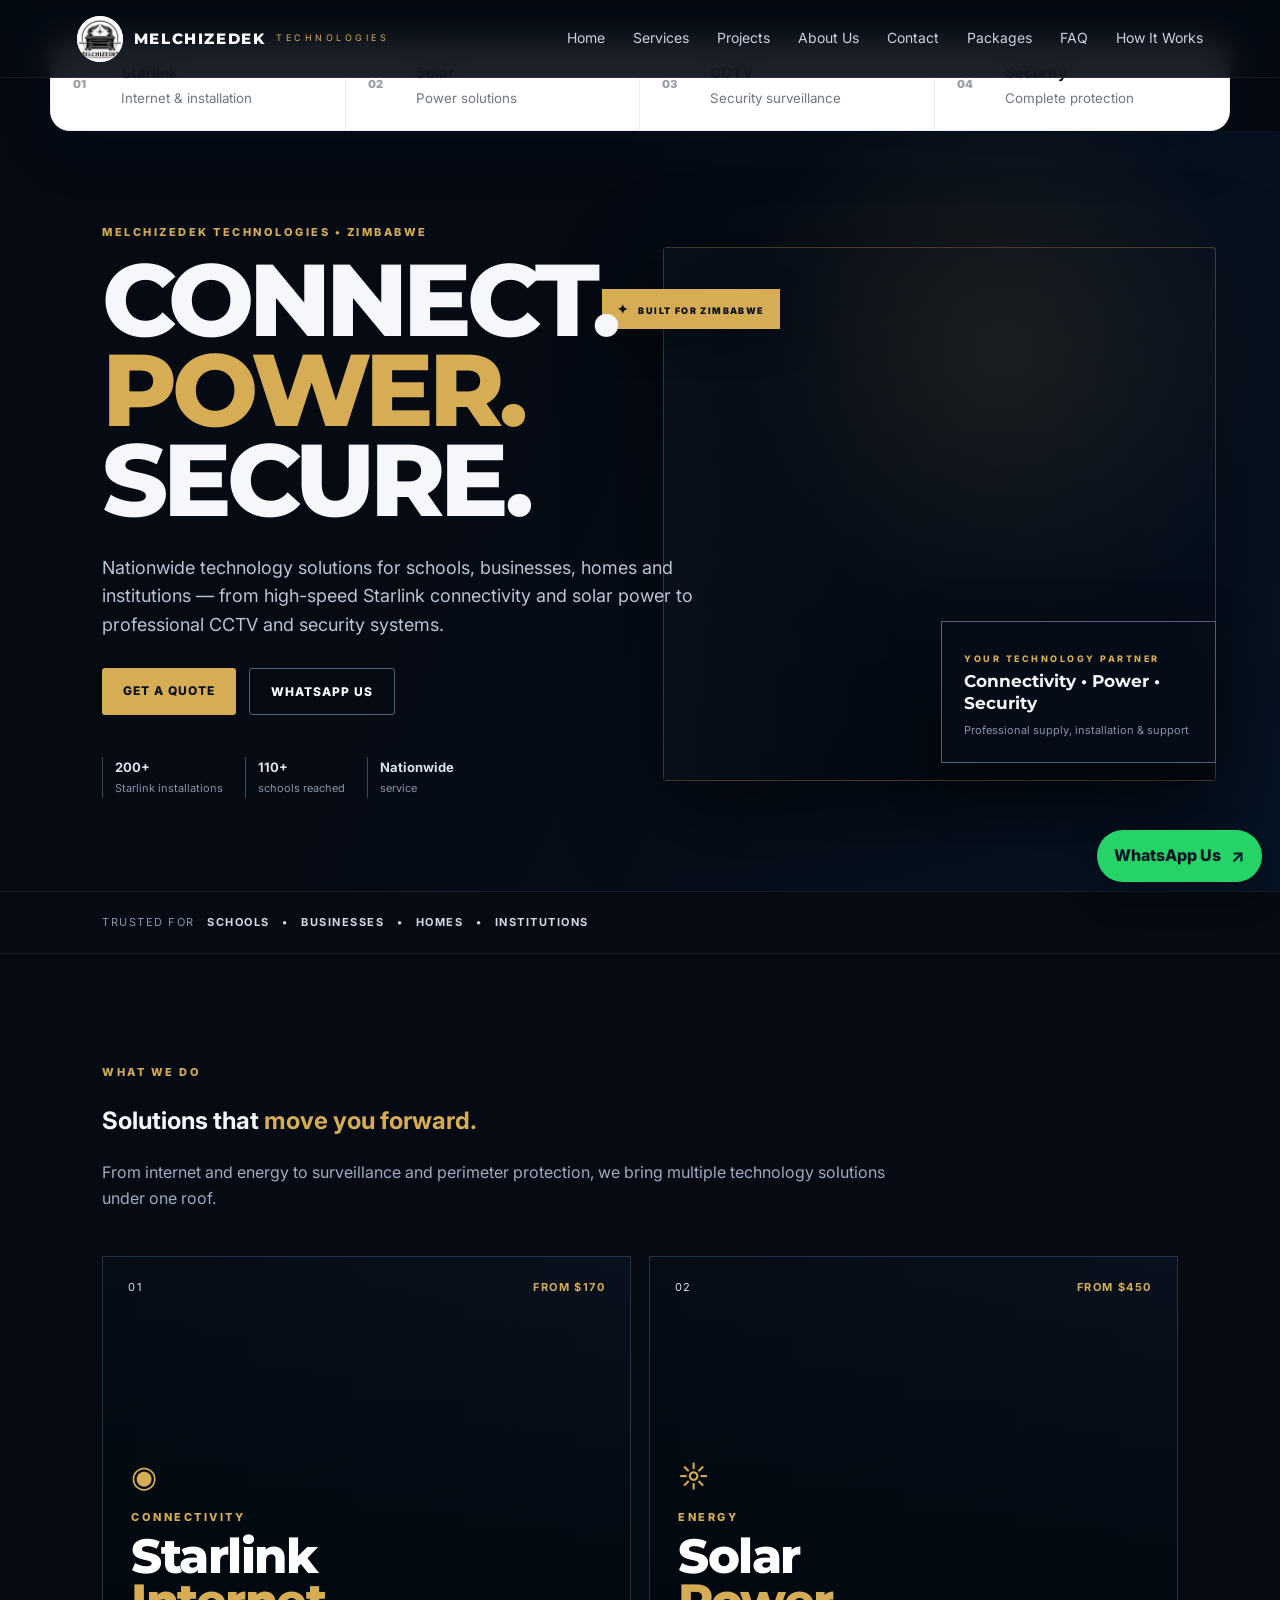
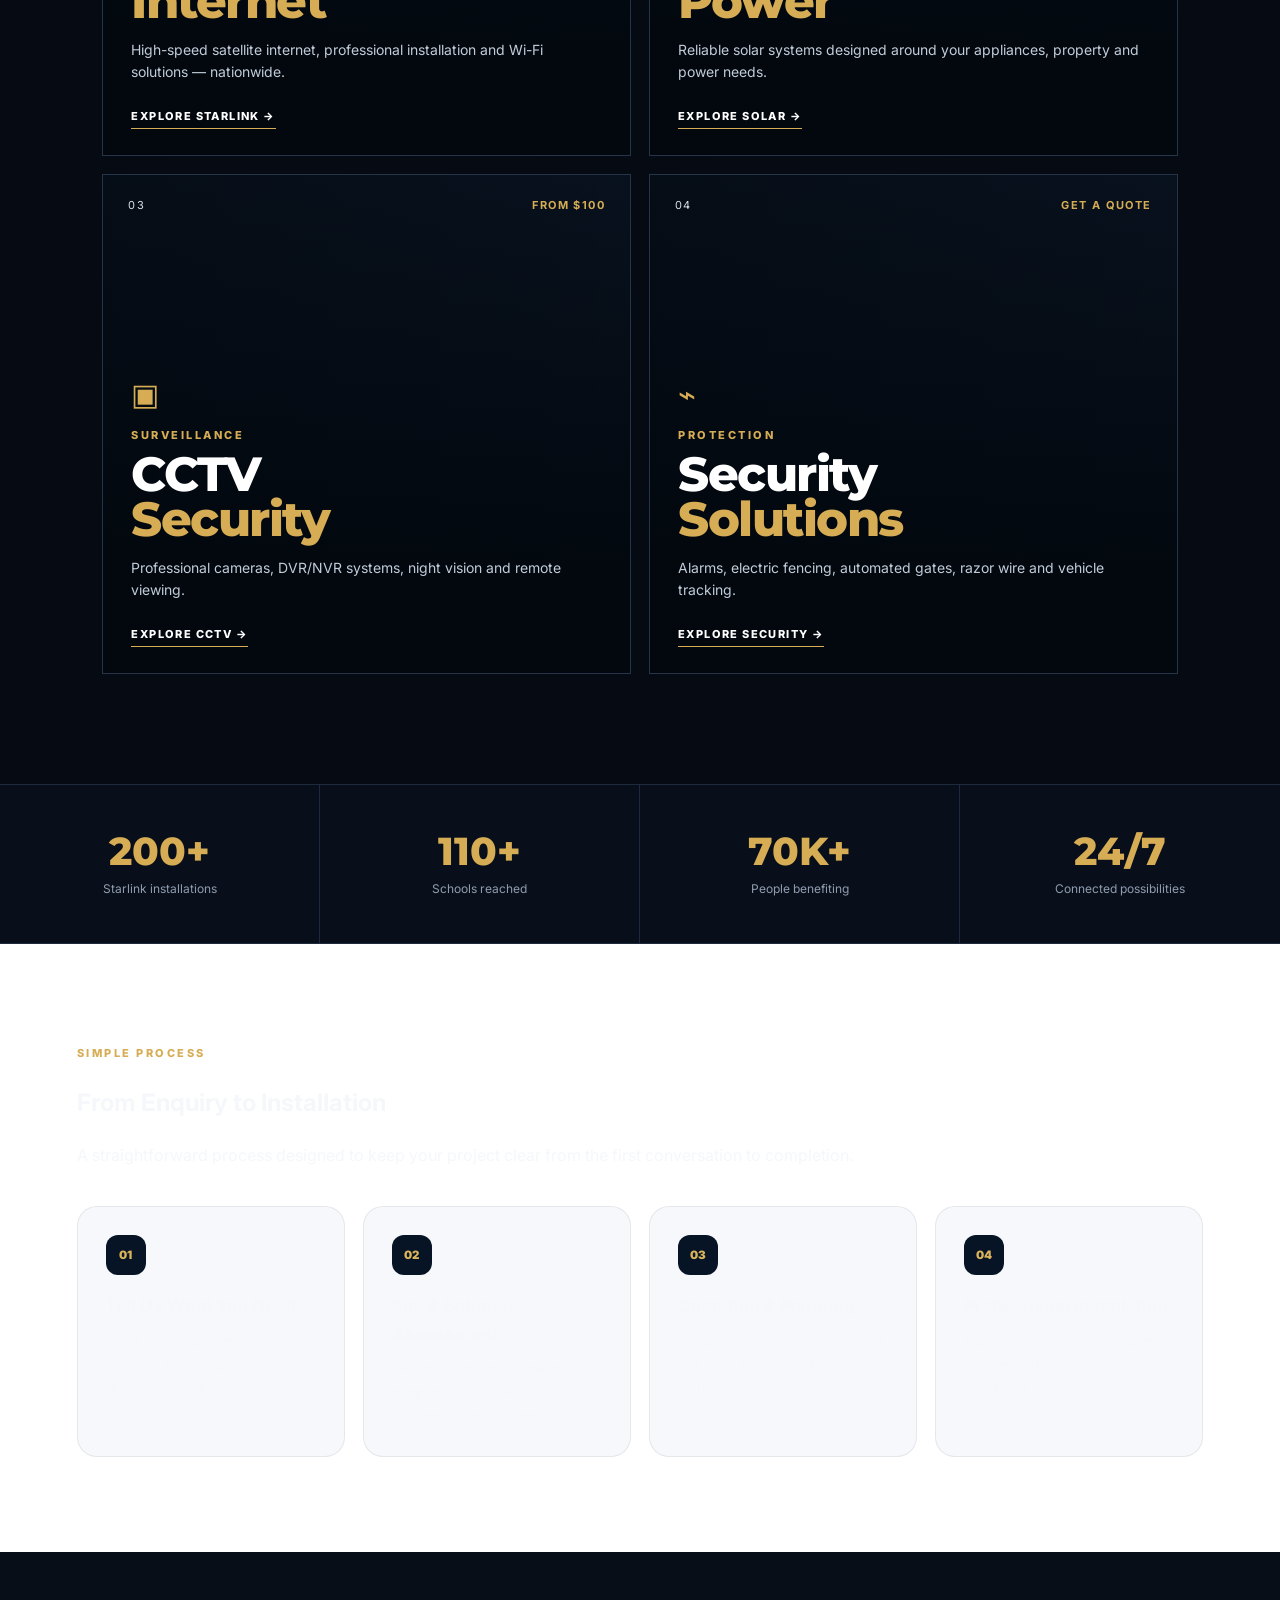
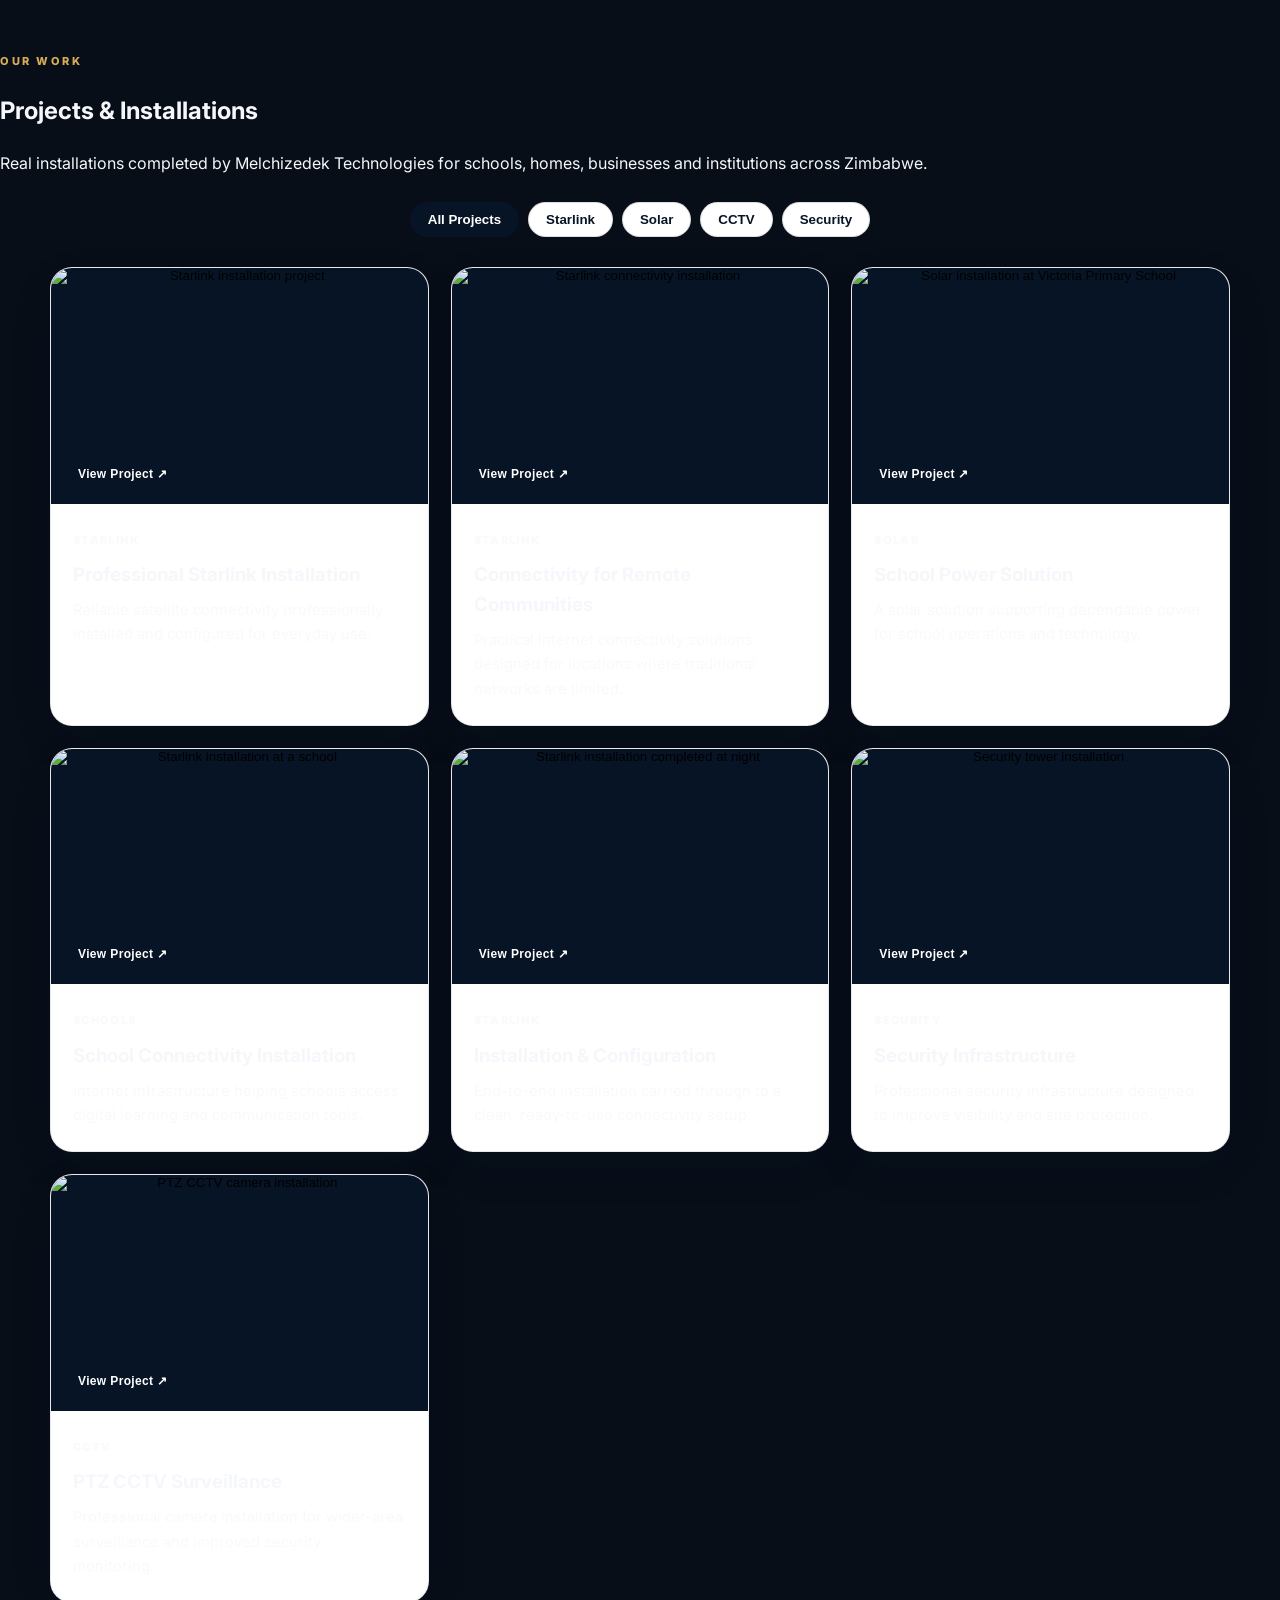
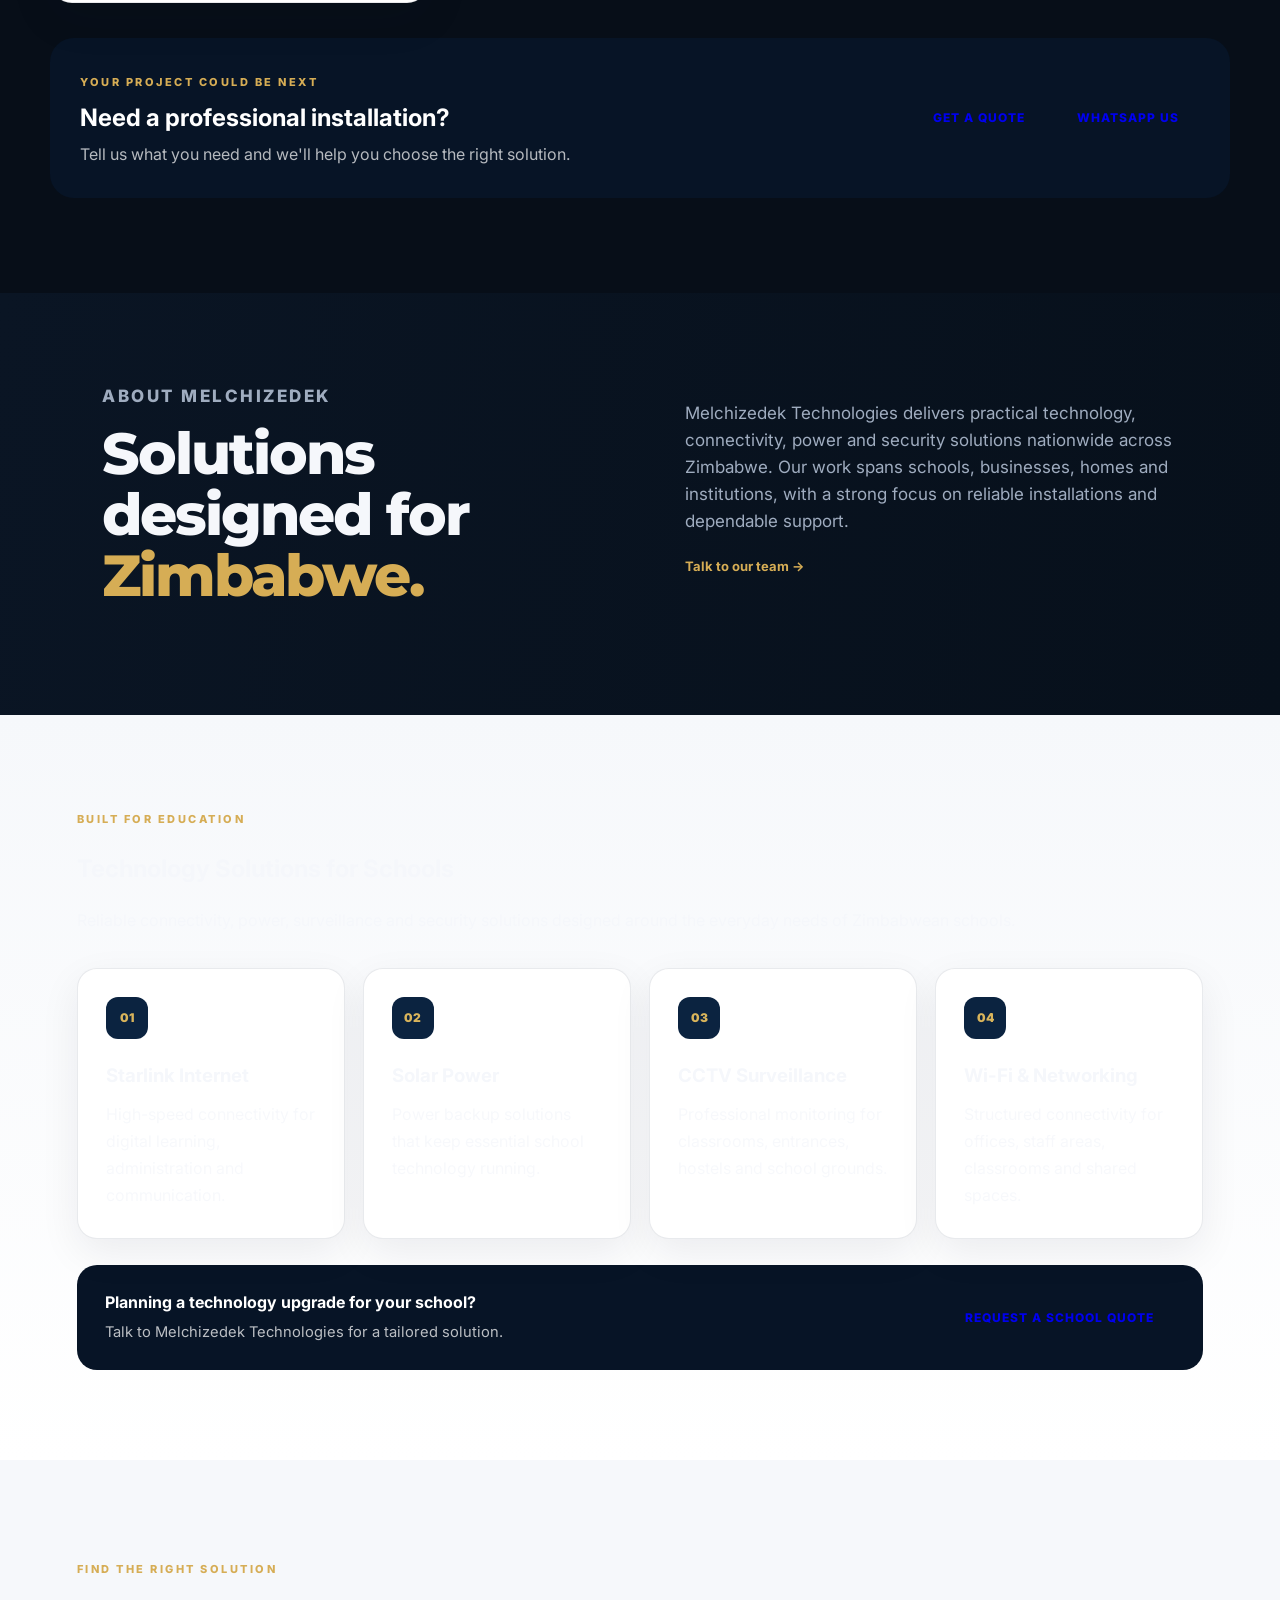
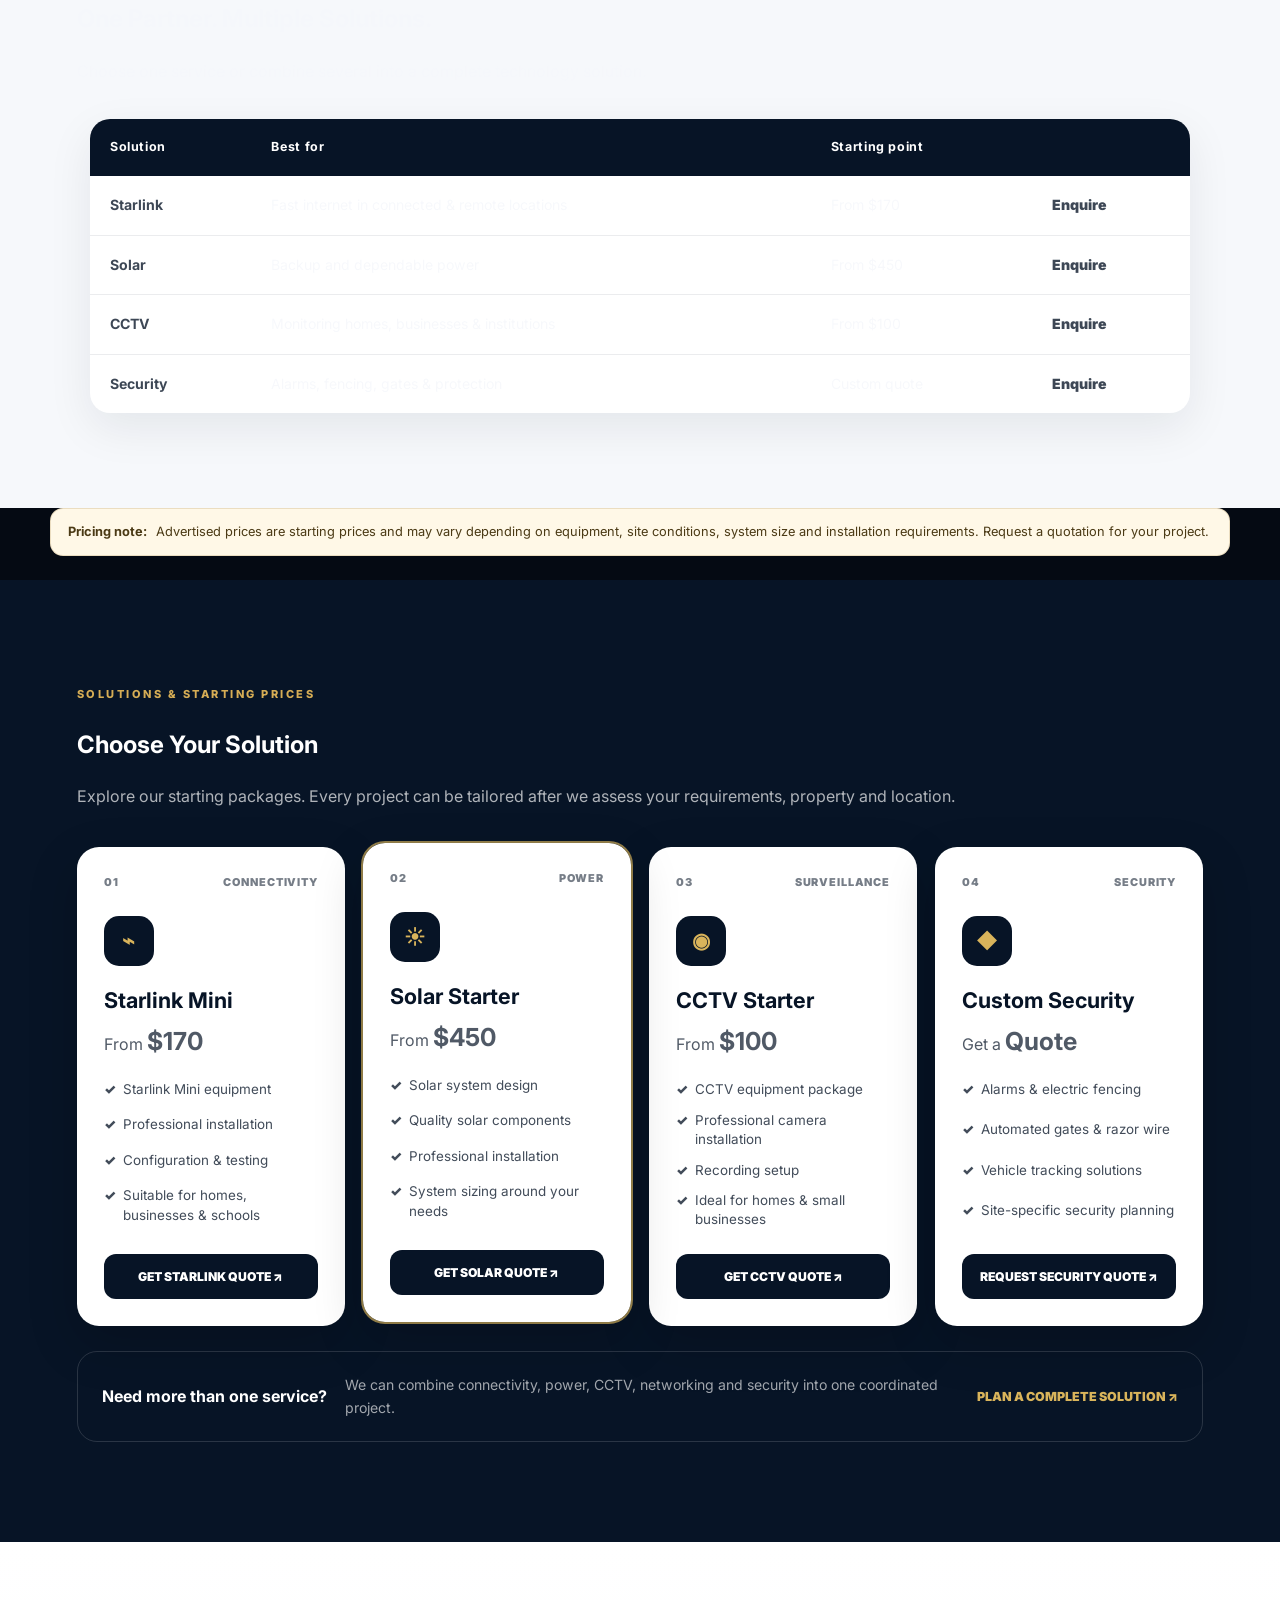
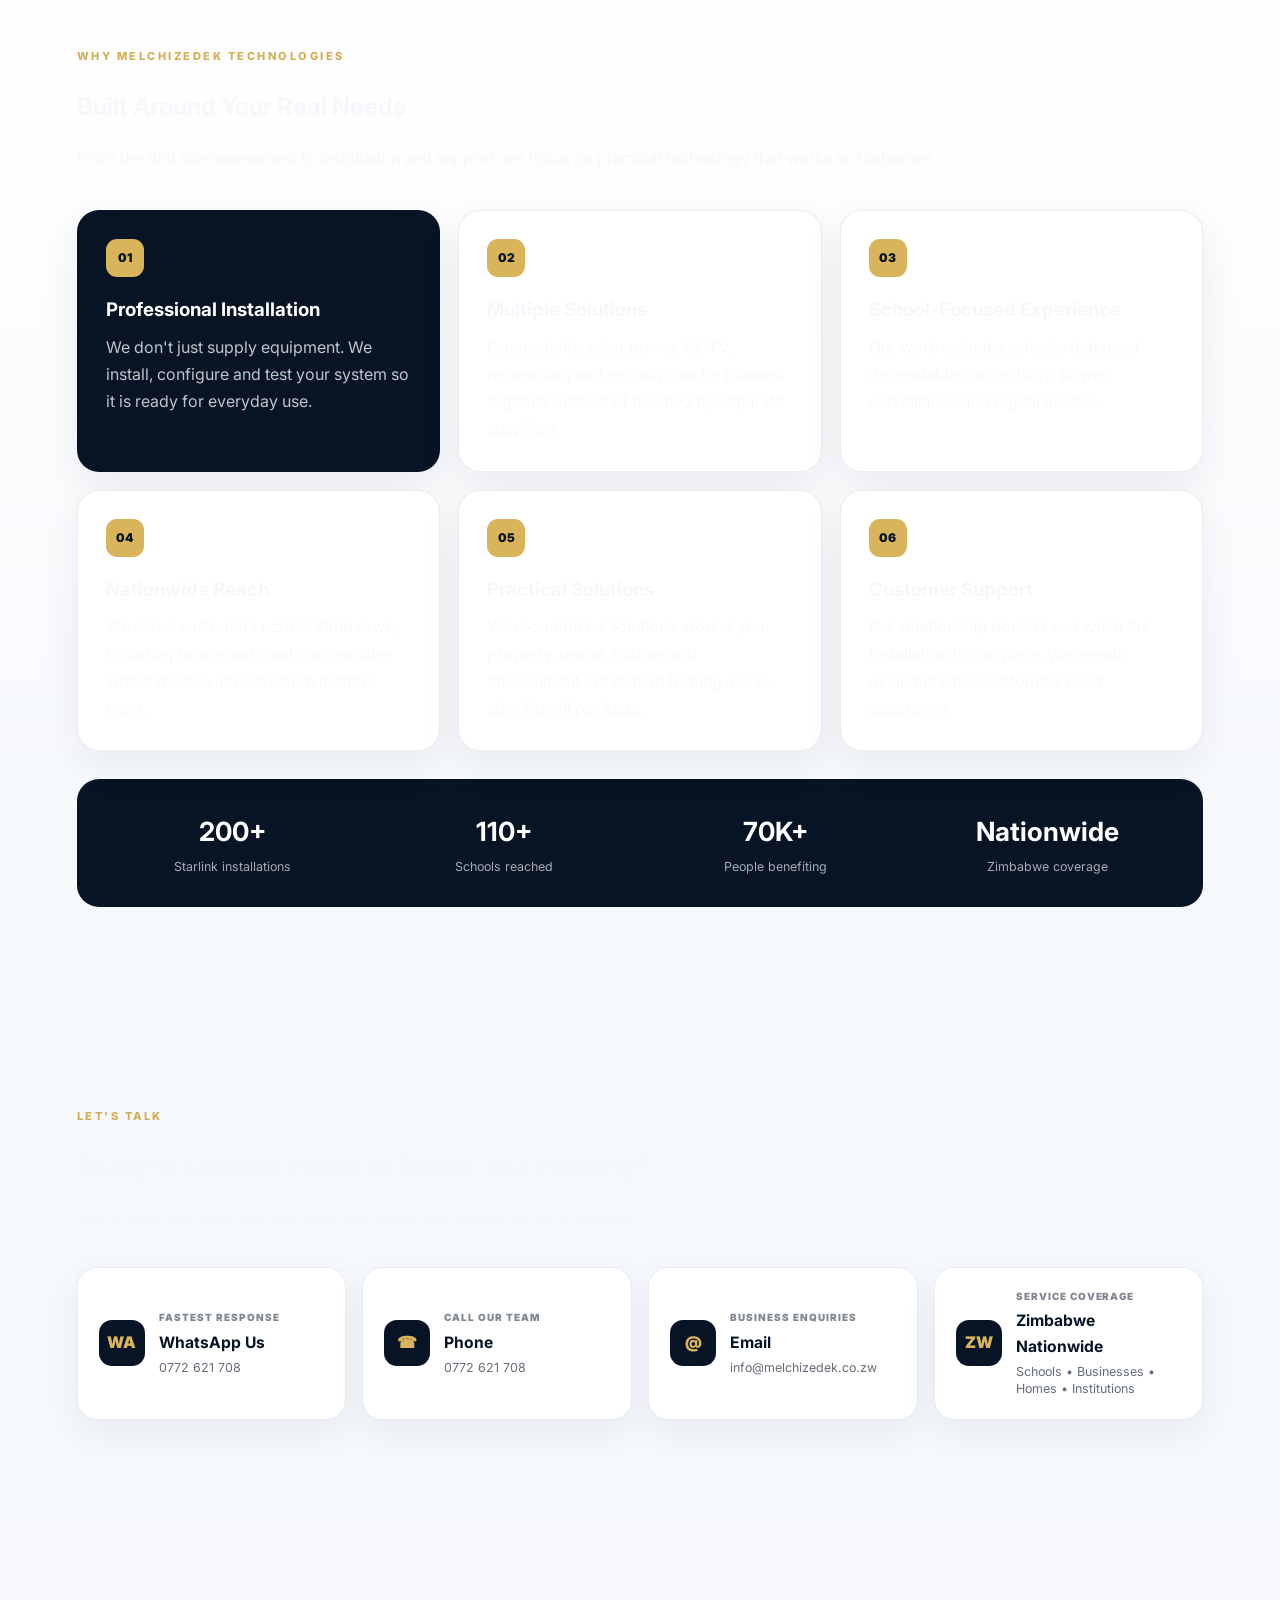
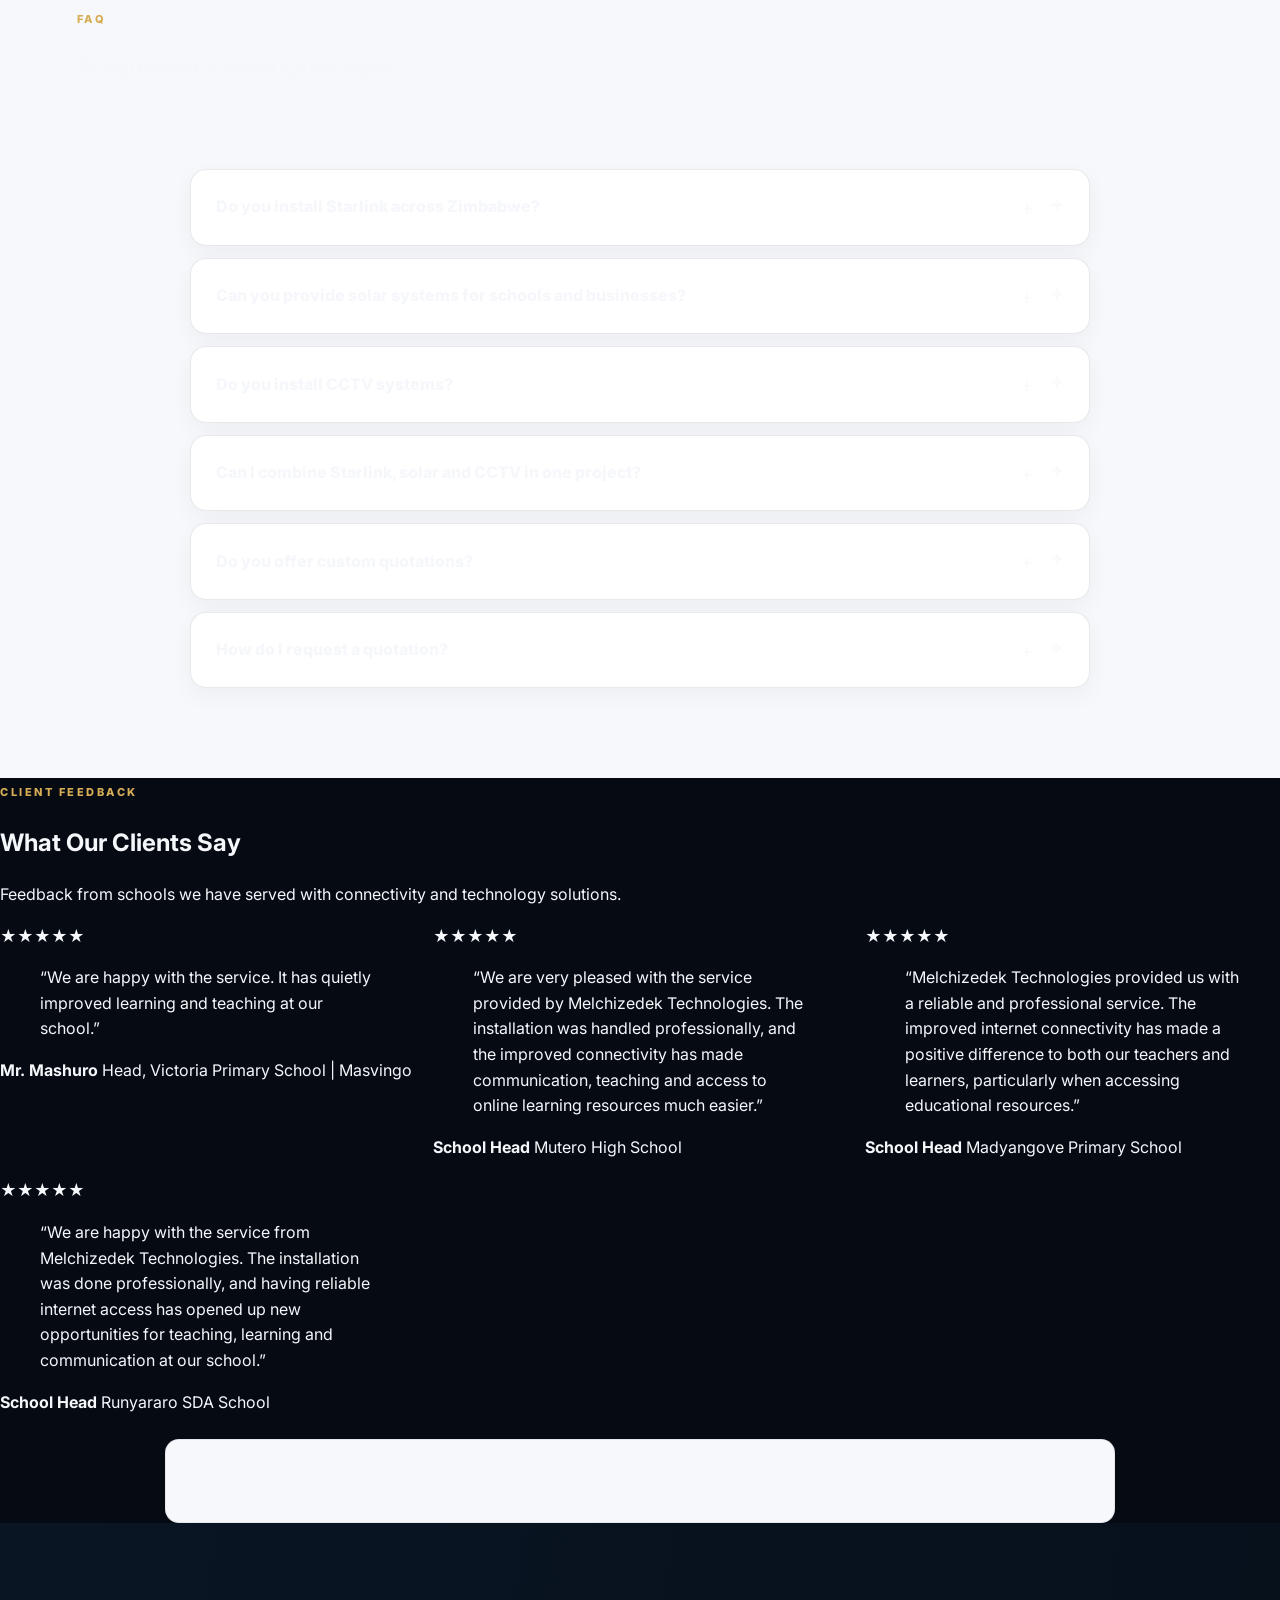
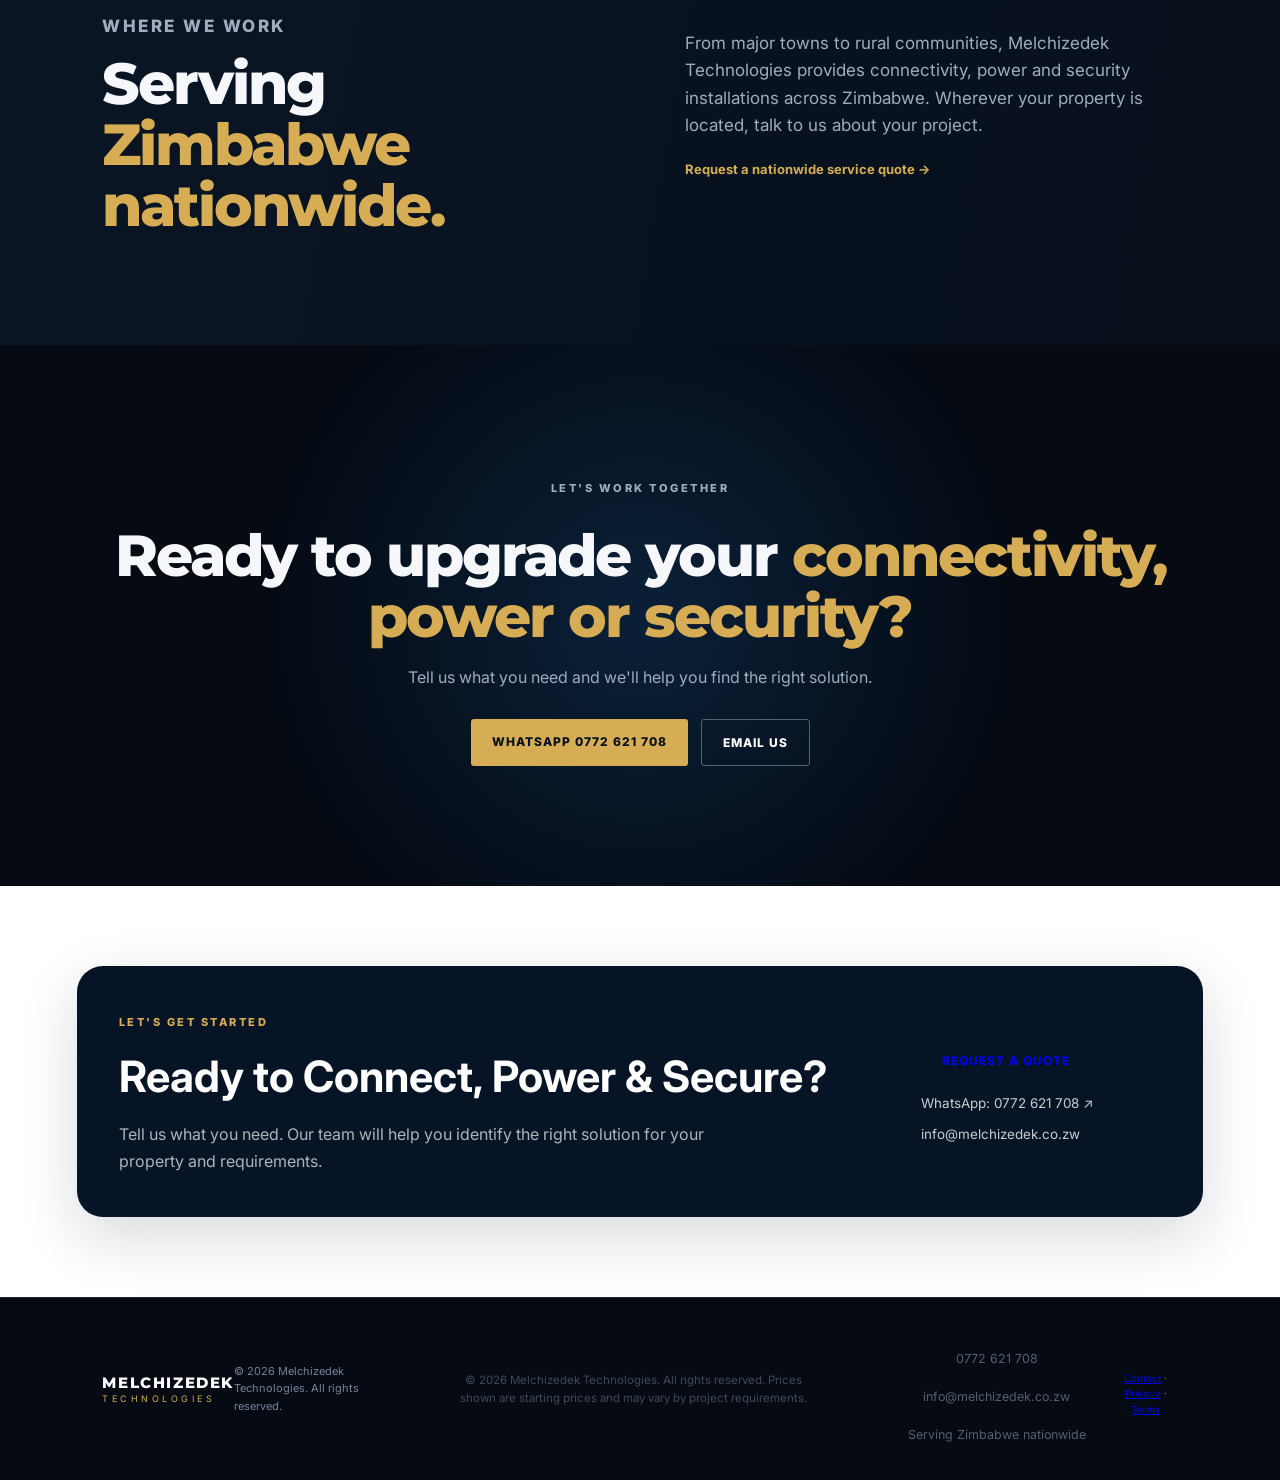
==== index.html @ 59b836f6 "Add files via upload" ====
<!DOCTYPE html>
<html lang="en">
<head>
  <meta charset="UTF-8">
  <meta name="viewport" content="width=device-width, initial-scale=1.0">
  <meta name="description" content="Melchizedek Technologies - Starlink, Solar, CCTV and security solutions nationwide across Zimbabwe.">
  <title>Melchizedek Technologies | Connect. Power. Secure.</title>
  <link rel="preconnect" href="https://fonts.googleapis.com">
  <link rel="preconnect" href="https://fonts.gstatic.com" crossorigin>
  <link href="https://fonts.googleapis.com/css2?family=Inter:wght@400;500;600;700;800&family=Montserrat:wght@700;800&display=swap" rel="stylesheet">
  <link rel="stylesheet" href="style.css">

<script type="application/ld+json">
{
  "@context": "https://schema.org",
  "@type": "LocalBusiness",
  "name": "Melchizedek Technologies",
  "description": "Starlink internet, solar power, CCTV, networking and security solutions across Zimbabwe.",
  "url": "https://melchizedek.co.zw",
  "email": "info@melchizedek.co.zw",
  "telephone": "+263772621708",
  "areaServed": {
    "@type": "Country",
    "name": "Zimbabwe"
  },
  "sameAs": []
}
</script>

<link rel="canonical" href="https://melchizedek.co.zw/">

<script type="application/ld+json">
{
  "@context":"https://schema.org",
  "@type":"WebSite",
  "name":"Melchizedek Technologies",
  "url":"https://melchizedek.co.zw/",
  "description":"Starlink, solar, CCTV, networking and security solutions across Zimbabwe."
}
</script>

<link rel="icon" type="image/png" href="logo.png">
<link rel="preload" as="image" href="projects/starlink-installation-1.jpg">

<script type="application/ld+json">
{
  "@context":"https://schema.org",
  "@type":"Organization",
  "name":"Melchizedek Technologies",
  "url":"https://melchizedek.co.zw",
  "logo":"https://melchizedek.co.zw/logo.png",
  "email":"info@melchizedek.co.zw",
  "telephone":"+263772621708",
  "areaServed":"Zimbabwe",
  "slogan":"Connect. Power. Secure."
}
</script>

<link rel="manifest" href="site.webmanifest">
</head>
<body>
<noscript class="site-noscript">For the best enquiry experience, please enable JavaScript. You can also contact us directly on WhatsApp: 0772 621 708.</noscript>
  <header class="header">
    <a class="brand" href="#home">
      <img src="logo.png" alt="Melchizedek Technologies logo"
      <span width="1536" height="1536"><strong>MELCHIZEDEK</strong><small>TECHNOLOGIES</small></span>
    </a>
    <button class="menu" aria-label="Open menu">☰</button>
    <nav>
      <a href="#home">Home</a><a href="#services">Services</a><a href="#projects">Projects</a>
      <a href="#about">About Us</a><a href="#contact">Contact</a>
            <a href="#packages">Packages</a>
        <a href="#faq">FAQ</a>
<a href="#how-it-works">How It Works</a>
</nav>
  <button class="mobile-menu" id="mobile-menu" aria-label="Open navigation" aria-expanded="false">☰</button>
</header>

  <main id="home">
<section class="quick-services" aria-label="Quick service navigation">
  <a href="starlink.html"><span>01</span><strong>Starlink</strong><small>Internet &amp; installation</small></a>
  <a href="solar.html"><span>02</span><strong>Solar</strong><small>Power solutions</small></a>
  <a href="cctv.html"><span>03</span><strong>CCTV</strong><small>Security surveillance</small></a>
  <a href="security.html"><span>04</span><strong>Security</strong><small>Complete protection</small></a>
</section>

    <section class="hero premium-hero">
      <div class="hero-content">
        <p class="eyebrow">MELCHIZEDEK TECHNOLOGIES • ZIMBABWE</p>
        <h1>CONNECT.<br><span>POWER.</span><br>SECURE.</h1>
        <p class="lead">Nationwide technology solutions for schools, businesses, homes and institutions — from high-speed Starlink connectivity and solar power to professional CCTV and security systems.</p>
        <div class="actions">
          <a class="btn primary" href="quote.html">GET A QUOTE</a>
          <a class="btn secondary" href="https://wa.me/263772621708" target="_blank">WHATSAPP US</a>
        </div>
        <div class="hero-proof">
          <span><b>200+</b> Starlink installations</span>
          <span><b>110+</b> schools reached</span>
          <span><b>Nationwide</b> service</span>
        </div>
      </div>
      <div class="hero-visual">
        <div class="hero-photo"></div>
        <div class="hero-card">
          <span class="eyebrow">YOUR TECHNOLOGY PARTNER</span>
          <strong>Connectivity • Power • Security</strong>
          <small>Professional supply, installation & support</small>
        </div>
        <div class="floating-badge"><span>✦</span> BUILT FOR ZIMBABWE</div>
      </div>
    </section>

    <section class="trust">
      <span>TRUSTED FOR</span><b> SCHOOLS</b><b> • </b><b>BUSINESSES</b><b> • </b><b>HOMES</b><b> • </b><b>INSTITUTIONS</b>
    </section>

    <section class="services-showcase" id="services">
  <div class="section-head service-heading">
    <p class="eyebrow">WHAT WE DO</p>
    <h2>Solutions that <span>move you forward.</span></h2>
    <p>From internet and energy to surveillance and perimeter protection, we bring multiple technology solutions under one roof.</p>
  </div>
  <div class="service-showcase-grid">
    <a class="service-panel starlink-panel" href="starlink.html">
      <div class="service-bg"></div><div class="service-overlay"></div>
      <div class="service-top"><span>01</span><b>FROM $170</b></div>
      <div class="service-content"><div class="service-icon">◉</div><p class="eyebrow">CONNECTIVITY</p><h3>Starlink<br><span>Internet</span></h3><p>High-speed satellite internet, professional installation and Wi-Fi solutions — nationwide.</p><span class="service-link">EXPLORE STARLINK →</span></div>
    </a>
    <a class="service-panel solar-panel" href="solar.html">
      <div class="service-bg"></div><div class="service-overlay"></div>
      <div class="service-top"><span>02</span><b>FROM $450</b></div>
      <div class="service-content"><div class="service-icon">☼</div><p class="eyebrow">ENERGY</p><h3>Solar<br><span>Power</span></h3><p>Reliable solar systems designed around your appliances, property and power needs.</p><span class="service-link">EXPLORE SOLAR →</span></div>
    </a>
    <a class="service-panel cctv-panel" href="cctv.html">
      <div class="service-bg"></div><div class="service-overlay"></div>
      <div class="service-top"><span>03</span><b>FROM $100</b></div>
      <div class="service-content"><div class="service-icon">▣</div><p class="eyebrow">SURVEILLANCE</p><h3>CCTV<br><span>Security</span></h3><p>Professional cameras, DVR/NVR systems, night vision and remote viewing.</p><span class="service-link">EXPLORE CCTV →</span></div>
    </a>
    <a class="service-panel security-panel" href="security.html">
      <div class="service-bg"></div><div class="service-overlay"></div>
      <div class="service-top"><span>04</span><b>GET A QUOTE</b></div>
      <div class="service-content"><div class="service-icon">⌁</div><p class="eyebrow">PROTECTION</p><h3>Security<br><span>Solutions</span></h3><p>Alarms, electric fencing, automated gates, razor wire and vehicle tracking.</p><span class="service-link">EXPLORE SECURITY →</span></div>
    </a>
  </div>
</section>

    <section class="stats">
      <div><strong>200+</strong><span>Starlink installations</span></div>
      <div><strong>110+</strong><span>Schools reached</span></div>
      <div><strong>70K+</strong><span>People benefiting</span></div>
      <div><strong>24/7</strong><span>Connected possibilities</span></div>
    </section>

    
<section class="how-section" id="how-it-works">
  <div class="section-heading">
    <span class="eyebrow">SIMPLE PROCESS</span>
    <h2>From Enquiry to Installation</h2>
    <p>A straightforward process designed to keep your project clear from the first conversation to completion.</p>
  </div>
  <div class="how-grid">
    <article><span>01</span><h3>Tell Us What You Need</h3><p>Send your requirements through WhatsApp or our quotation form.</p></article>
    <article><span>02</span><h3>Site &amp; Solution Assessment</h3><p>We consider your location, property, usage and the right equipment for the job.</p></article>
    <article><span>03</span><h3>Quotation &amp; Planning</h3><p>We discuss the recommended solution, pricing and installation plan with you.</p></article>
    <article><span>04</span><h3>Professional Installation</h3><p>Our team installs, configures and tests the system before handover.</p></article>
  </div>
</section>

<section class="projects portfolio-section" id="projects">
  <div class="section-heading">
    <span class="eyebrow">OUR WORK</span>
    <h2>Projects &amp; Installations</h2>
    <p>Real installations completed by Melchizedek Technologies for schools, homes, businesses and institutions across Zimbabwe.</p>
  </div>

  <div class="project-filters" role="group" aria-label="Project categories">
    <button class="project-filter active" data-filter="all">All Projects</button>
    <button class="project-filter" data-filter="starlink">Starlink</button>
    <button class="project-filter" data-filter="solar">Solar</button>
    <button class="project-filter" data-filter="cctv">CCTV</button>
    <button class="project-filter" data-filter="security">Security</button>
  </div>

  <div class="portfolio-grid">
    <article class="portfolio-card" data-category="starlink">
      <button class="portfolio-image" type="button" data-image="projects/starlink-installation-1.jpg" data-title="Starlink Installation">
        <img src="projects/starlink-installation-1.jpg" alt="Starlink installation project" loading="lazy" width="1152" height="1536">
        <span class="view-project">View Project ↗</span>
      </button>
      <div class="portfolio-info">
        <span class="portfolio-tag">STARLINK</span>
        <h3>Professional Starlink Installation</h3>
        <p>Reliable satellite connectivity professionally installed and configured for everyday use.</p>
      </div>
    </article>

    <article class="portfolio-card" data-category="starlink">
      <button class="portfolio-image" type="button" data-image="projects/starlink-installation-2.jpg" data-title="Starlink Connectivity Project">
        <img src="projects/starlink-installation-2.jpg" alt="Starlink connectivity installation" loading="lazy" width="1152" height="1536">
        <span class="view-project">View Project ↗</span>
      </button>
      <div class="portfolio-info">
        <span class="portfolio-tag">STARLINK</span>
        <h3>Connectivity for Remote Communities</h3>
        <p>Practical internet connectivity solutions designed for locations where traditional networks are limited.</p>
      </div>
    </article>

    <article class="portfolio-card" data-category="solar">
      <button class="portfolio-image" type="button" data-image="projects/victoria-primary-school.jpg" data-title="School Solar Installation">
        <img src="projects/victoria-primary-school.jpg" alt="Solar installation at Victoria Primary School" loading="lazy" width="1152" height="1536">
        <span class="view-project">View Project ↗</span>
      </button>
      <div class="portfolio-info">
        <span class="portfolio-tag">SOLAR</span>
        <h3>School Power Solution</h3>
        <p>A solar solution supporting dependable power for school operations and technology.</p>
      </div>
    </article>

    <article class="portfolio-card" data-category="starlink">
      <button class="portfolio-image" type="button" data-image="projects/school-starlink-installation.jpg" data-title="School Starlink Installation">
        <img src="projects/school-starlink-installation.jpg" alt="Starlink installation at a school" loading="lazy" width="1152" height="1536">
        <span class="view-project">View Project ↗</span>
      </button>
      <div class="portfolio-info">
        <span class="portfolio-tag">SCHOOLS</span>
        <h3>School Connectivity Installation</h3>
        <p>Internet infrastructure helping schools access digital learning and communication tools.</p>
      </div>
    </article>

    <article class="portfolio-card" data-category="starlink">
      <button class="portfolio-image" type="button" data-image="projects/starlink-night-installation.jpg" data-title="Starlink Night Installation">
        <img src="projects/starlink-night-installation.jpg" alt="Starlink installation completed at night" loading="lazy" width="1152" height="1536">
        <span class="view-project">View Project ↗</span>
      </button>
      <div class="portfolio-info">
        <span class="portfolio-tag">STARLINK</span>
        <h3>Installation &amp; Configuration</h3>
        <p>End-to-end installation carried through to a clean, ready-to-use connectivity setup.</p>
      </div>
    </article>

    <article class="portfolio-card" data-category="security">
      <button class="portfolio-image" type="button" data-image="projects/security-tower-installation.jpg" data-title="Security Tower Installation">
        <img src="projects/security-tower-installation.jpg" alt="Security tower installation" loading="lazy" width="1110" height="1536">
        <span class="view-project">View Project ↗</span>
      </button>
      <div class="portfolio-info">
        <span class="portfolio-tag">SECURITY</span>
        <h3>Security Infrastructure</h3>
        <p>Professional security infrastructure designed to improve visibility and site protection.</p>
      </div>
    </article>

    <article class="portfolio-card" data-category="cctv">
      <button class="portfolio-image" type="button" data-image="projects/ptz-cctv-installation.jpg" data-title="PTZ CCTV Installation">
        <img src="projects/ptz-cctv-installation.jpg" alt="PTZ CCTV camera installation" loading="lazy" width="843" height="1536">
        <span class="view-project">View Project ↗</span>
      </button>
      <div class="portfolio-info">
        <span class="portfolio-tag">CCTV</span>
        <h3>PTZ CCTV Surveillance</h3>
        <p>Professional camera installation for wider-area surveillance and improved security monitoring.</p>
      </div>
    </article>
  </div>

  <div class="portfolio-cta">
    <div>
      <span class="eyebrow">YOUR PROJECT COULD BE NEXT</span>
      <h3>Need a professional installation?</h3>
      <p>Tell us what you need and we'll help you choose the right solution.</p>
    </div>
    <div class="portfolio-actions">
      <a class="btn btn-primary" href="quote.html">GET A QUOTE</a>
      <a class="btn btn-outline" href="https://wa.me/263772621708?text=Hello%20Melchizedek%20Technologies%2C%20I%20would%20like%20a%20quote%20for%20an%20installation." target="_blank" rel="noopener">WHATSAPP US</a>
    </div>
  </div>
</section>

<div class="portfolio-modal" id="portfolio-modal" aria-hidden="true">
  <div class="portfolio-modal-backdrop" data-close-modal></div>
  <div class="portfolio-modal-dialog" role="dialog" aria-modal="true" aria-label="Project image">
    <button class="modal-close" type="button" data-close-modal aria-label="Close project preview">×</button>
    <img id="modal-project-image" src="" alt="">
    <div class="modal-caption" id="modal-project-title"></div>
  </div>
</div>


    <section class="about" id="about">
      <div>
        <p class="eyebrow">ABOUT MELCHIZEDEK</p>
        <h2>Solutions designed for <span>Zimbabwe.</span></h2>
      </div>
      <div><p>Melchizedek Technologies delivers practical technology, connectivity, power and security solutions nationwide across Zimbabwe. Our work spans schools, businesses, homes and institutions, with a strong focus on reliable installations and dependable support.</p><a class="text-link" href="#contact">Talk to our team →</a></div>
    </section>

    

    
<section class="school-solutions" id="schools">
  <div class="section-heading">
    <span class="eyebrow">BUILT FOR EDUCATION</span>
    <h2>Technology Solutions for Schools</h2>
    <p>Reliable connectivity, power, surveillance and security solutions designed around the everyday needs of Zimbabwean schools.</p>
  </div>
  <div class="school-grid">
    <article><div class="school-icon">01</div><h3>Starlink Internet</h3><p>High-speed connectivity for digital learning, administration and communication.</p></article>
    <article><div class="school-icon">02</div><h3>Solar Power</h3><p>Power backup solutions that keep essential school technology running.</p></article>
    <article><div class="school-icon">03</div><h3>CCTV Surveillance</h3><p>Professional monitoring for classrooms, entrances, hostels and school grounds.</p></article>
    <article><div class="school-icon">04</div><h3>Wi-Fi & Networking</h3><p>Structured connectivity for offices, staff areas, classrooms and shared spaces.</p></article>
  </div>
  <div class="school-cta">
    <div><strong>Planning a technology upgrade for your school?</strong><span>Talk to Melchizedek Technologies for a tailored solution.</span></div>
    <a class="btn btn-primary" href="quote.html?service=Schools">REQUEST A SCHOOL QUOTE</a>
  </div>
</section>




<section class="service-comparison" id="compare">
  <div class="section-heading">
    <span class="eyebrow">FIND THE RIGHT SOLUTION</span>
    <h2>One Partner. Multiple Solutions.</h2>
    <p>Choose one service or combine several into a complete technology solution.</p>
  </div>
  <div class="comparison-table-wrap">
    <table class="comparison-table">
      <thead><tr><th>Solution</th><th>Best for</th><th>Starting point</th><th></th></tr></thead>
      <tbody>
        <tr><td><strong>Starlink</strong></td><td>Fast internet in connected &amp; remote locations</td><td>From $170</td><td><a href="quote.html?service=Starlink%20Internet">Enquire</a></td></tr>
        <tr><td><strong>Solar</strong></td><td>Backup and dependable power</td><td>From $450</td><td><a href="quote.html?service=Solar%20Power">Enquire</a></td></tr>
        <tr><td><strong>CCTV</strong></td><td>Monitoring homes, businesses &amp; institutions</td><td>From $100</td><td><a href="quote.html?service=CCTV%20Security">Enquire</a></td></tr>
        <tr><td><strong>Security</strong></td><td>Alarms, fencing, gates &amp; protection</td><td>Custom quote</td><td><a href="quote.html?service=Security%20Solutions">Enquire</a></td></tr>
      </tbody>
    </table>
  </div>
</section>


<div class="pricing-disclaimer">
  <strong>Pricing note:</strong>
  <span>Advertised prices are starting prices and may vary depending on equipment, site conditions, system size and installation requirements. Request a quotation for your project.</span>
</div>

<section class="catalogue-section" id="packages">
  <div class="section-heading">
    <span class="eyebrow">SOLUTIONS &amp; STARTING PRICES</span>
    <h2>Choose Your Solution</h2>
    <p>Explore our starting packages. Every project can be tailored after we assess your requirements, property and location.</p>
  </div>

  <div class="catalogue-grid">
    <article class="package-card">
      <div class="package-top"><span>01</span><span class="package-label">CONNECTIVITY</span></div>
      <div class="package-icon">⌁</div>
      <h3>Starlink Mini</h3>
      <p class="package-price">From <strong>$170</strong></p>
      <ul>
        <li>Starlink Mini equipment</li>
        <li>Professional installation</li>
        <li>Configuration &amp; testing</li>
        <li>Suitable for homes, businesses &amp; schools</li>
      </ul>
      <a class="package-button" href="quote.html?service=Starlink%20Internet">GET STARLINK QUOTE ↗</a>
    </article>

    <article class="package-card package-featured">
      <div class="package-top"><span>02</span><span class="package-label">POWER</span></div>
      <div class="package-icon">☀</div>
      <h3>Solar Starter</h3>
      <p class="package-price">From <strong>$450</strong></p>
      <ul>
        <li>Solar system design</li>
        <li>Quality solar components</li>
        <li>Professional installation</li>
        <li>System sizing around your needs</li>
      </ul>
      <a class="package-button" href="quote.html?service=Solar%20Power">GET SOLAR QUOTE ↗</a>
    </article>

    <article class="package-card">
      <div class="package-top"><span>03</span><span class="package-label">SURVEILLANCE</span></div>
      <div class="package-icon">◉</div>
      <h3>CCTV Starter</h3>
      <p class="package-price">From <strong>$100</strong></p>
      <ul>
        <li>CCTV equipment package</li>
        <li>Professional camera installation</li>
        <li>Recording setup</li>
        <li>Ideal for homes &amp; small businesses</li>
      </ul>
      <a class="package-button" href="quote.html?service=CCTV%20Security">GET CCTV QUOTE ↗</a>
    </article>

    <article class="package-card">
      <div class="package-top"><span>04</span><span class="package-label">SECURITY</span></div>
      <div class="package-icon">◆</div>
      <h3>Custom Security</h3>
      <p class="package-price">Get a <strong>Quote</strong></p>
      <ul>
        <li>Alarms &amp; electric fencing</li>
        <li>Automated gates &amp; razor wire</li>
        <li>Vehicle tracking solutions</li>
        <li>Site-specific security planning</li>
      </ul>
      <a class="package-button" href="quote.html?service=Security%20Solutions">REQUEST SECURITY QUOTE ↗</a>
    </article>
  </div>

  <div class="catalogue-note">
    <strong>Need more than one service?</strong>
    <span>We can combine connectivity, power, CCTV, networking and security into one coordinated project.</span>
    <a href="quote.html?service=Multiple%20Services">PLAN A COMPLETE SOLUTION ↗</a>
  </div>
</section>

<section class="why-melchizedek" id="why-us">
  <div class="section-heading">
    <span class="eyebrow">WHY MELCHIZEDEK TECHNOLOGIES</span>
    <h2>Built Around Your Real Needs</h2>
    <p>From the first site assessment to installation and support, we focus on practical technology that works in Zimbabwe.</p>
  </div>

  <div class="why-grid">
    <article class="why-card featured">
      <span class="why-number">01</span>
      <h3>Professional Installation</h3>
      <p>We don't just supply equipment. We install, configure and test your system so it is ready for everyday use.</p>
    </article>
    <article class="why-card">
      <span class="why-number">02</span>
      <h3>Multiple Solutions</h3>
      <p>Connectivity, solar power, CCTV, networking and security can be planned together instead of handled by separate suppliers.</p>
    </article>
    <article class="why-card">
      <span class="why-number">03</span>
      <h3>School-Focused Experience</h3>
      <p>Our work includes schools that need dependable connectivity, power, surveillance and digital access.</p>
    </article>
    <article class="why-card">
      <span class="why-number">04</span>
      <h3>Nationwide Reach</h3>
      <p>We serve customers across Zimbabwe, including towns and rural communities where reliable infrastructure matters most.</p>
    </article>
    <article class="why-card">
      <span class="why-number">05</span>
      <h3>Practical Solutions</h3>
      <p>We recommend solutions around your property, usage, budget and environment rather than forcing a one-size-fits-all package.</p>
    </article>
    <article class="why-card">
      <span class="why-number">06</span>
      <h3>Customer Support</h3>
      <p>Our relationship doesn't end when the installation is complete. We remain available when customers need assistance.</p>
    </article>
  </div>

  <div class="credibility-strip">
    <div><strong>200+</strong><span>Starlink installations</span></div>
    <div><strong>110+</strong><span>Schools reached</span></div>
    <div><strong>70K+</strong><span>People benefiting</span></div>
    <div><strong>Nationwide</strong><span>Zimbabwe coverage</span></div>
  </div>
</section>



<section class="contact-hub" id="contact">
  <div class="section-heading">
    <span class="eyebrow">LET'S TALK</span>
    <h2>Ready to Connect, Power or Secure Your Property?</h2>
    <p>Tell us what you need and our team will guide you toward the right solution.</p>
  </div>
  <div class="contact-hub-grid">
    <a class="contact-card" href="https://wa.me/263772621708?text=Hello%20Melchizedek%20Technologies%2C%20I%20would%20like%20to%20make%20an%20enquiry." target="_blank" rel="noopener">
      <span class="contact-card-icon">WA</span>
      <span><small>FASTEST RESPONSE</small><strong>WhatsApp Us</strong><em>0772 621 708</em></span>
    </a>
    <a class="contact-card" href="tel:+263772621708">
      <span class="contact-card-icon">☎</span>
      <span><small>CALL OUR TEAM</small><strong>Phone</strong><em>0772 621 708</em></span>
    </a>
    <a class="contact-card" href="mailto:info@melchizedek.co.zw">
      <span class="contact-card-icon">@</span>
      <span><small>BUSINESS ENQUIRIES</small><strong>Email</strong><em>info@melchizedek.co.zw</em></span>
    </a>
    <div class="contact-card contact-static">
      <span class="contact-card-icon">ZW</span>
      <span><small>SERVICE COVERAGE</small><strong>Zimbabwe Nationwide</strong><em>Schools • Businesses • Homes • Institutions</em></span>
    </div>
  </div>
</section>

<section class="faq-section" id="faq">
  <div class="section-heading">
    <span class="eyebrow">FAQ</span>
    <h2>Frequently Asked Questions</h2>
    <p>Quick answers to common questions before you request a quotation.</p>
  </div>
  <div class="faq-list">
    <details><summary>Do you install Starlink across Zimbabwe?<span>+</span></summary><p>Yes. Melchizedek Technologies provides Starlink installation services nationwide, including towns and rural communities.</p></details>
    <details><summary>Can you provide solar systems for schools and businesses?<span>+</span></summary><p>Yes. We design and install solar solutions for homes, schools, businesses and institutions. The system is sized around your power requirements.</p></details>
    <details><summary>Do you install CCTV systems?<span>+</span></summary><p>Yes. We supply and professionally install CCTV systems, including recording and camera configuration. Night-time viewing can be supported in black and white or colour depending on the selected camera technology.</p></details>
    <details><summary>Can I combine Starlink, solar and CCTV in one project?<span>+</span></summary><p>Absolutely. We can coordinate multiple solutions so connectivity, backup power, surveillance and networking work together.</p></details>
    <details><summary>Do you offer custom quotations?<span>+</span></summary><p>Yes. Starting prices are useful for orientation, but larger or specialised projects are quoted according to site requirements, equipment and installation scope.</p></details>
    <details><summary>How do I request a quotation?<span>+</span></summary><p>Use our online quote form. Your completed enquiry is prepared as a WhatsApp message to our team for follow-up.</p></details>
  </div>
</section>



<section class="testimonials" id="testimonials">
  <div class="section-heading">
    <span class="eyebrow">CLIENT FEEDBACK</span>
    <h2>What Our Clients Say</h2>
    <p>Feedback from schools we have served with connectivity and technology solutions.</p>
  </div>

  <div class="testimonial-grid">
    <article class="testimonial-card">
      <div class="stars">★★★★★</div>
      <blockquote>“We are happy with the service. It has quietly improved learning and teaching at our school.”</blockquote>
      <div class="testimonial-author">
        <strong>Mr. Mashuro</strong>
        <span>Head, Victoria Primary School | Masvingo</span>
      </div>
    </article>

    <article class="testimonial-card">
      <div class="stars">★★★★★</div>
      <blockquote>“We are very pleased with the service provided by Melchizedek Technologies. The installation was handled professionally, and the improved connectivity has made communication, teaching and access to online learning resources much easier.”</blockquote>
      <div class="testimonial-author">
        <strong>School Head</strong>
        <span>Mutero High School</span>
      </div>
    </article>

    <article class="testimonial-card">
      <div class="stars">★★★★★</div>
      <blockquote>“Melchizedek Technologies provided us with a reliable and professional service. The improved internet connectivity has made a positive difference to both our teachers and learners, particularly when accessing educational resources.”</blockquote>
      <div class="testimonial-author">
        <strong>School Head</strong>
        <span>Madyangove Primary School</span>
      </div>
    </article>

    <article class="testimonial-card">
      <div class="stars">★★★★★</div>
      <blockquote>“We are happy with the service from Melchizedek Technologies. The installation was done professionally, and having reliable internet access has opened up new opportunities for teaching, learning and communication at our school.”</blockquote>
      <div class="testimonial-author">
        <strong>School Head</strong>
        <span>Runyararo SDA School</span>
      </div>
    </article>
  </div>

<div class="testimonial-note">
  <span>CLIENT FEEDBACK</span>
  <p>Testimonials are published with customer approval. More verified feedback will be added as it becomes available.</p>
</div>

</section>

    <section class="about" id="coverage">
      <div><p class="eyebrow">WHERE WE WORK</p><h2>Serving <span>Zimbabwe nationwide.</span></h2></div>
      <div><p>From major towns to rural communities, Melchizedek Technologies provides connectivity, power and security installations across Zimbabwe. Wherever your property is located, talk to us about your project.</p><a class="text-link" href="quote.html">Request a nationwide service quote →</a></div>
    </section>
    <section class="cta" id="contact">
      <p class="eyebrow">LET'S WORK TOGETHER</p>
      <h2>Ready to upgrade your <span>connectivity, power or security?</span></h2>
      <p>Tell us what you need and we'll help you find the right solution.</p>
      <div class="actions"><a class="btn primary" href="quote.html" target="_blank">WHATSAPP 0772 621 708</a><a class="btn secondary" href="mailto:info@melchizedek.co.zw">EMAIL US</a></div>
    </section>
  
<section class="contact-final" id="contact">
  <div class="contact-final-inner">
    <div>
      <span class="eyebrow">LET'S GET STARTED</span>
      <h2>Ready to Connect, Power &amp; Secure?</h2>
      <p>Tell us what you need. Our team will help you identify the right solution for your property and requirements.</p>
    </div>
    <div class="contact-actions">
      <a class="btn btn-primary" href="quote.html">REQUEST A QUOTE</a>
      <a class="contact-line" href="https://wa.me/263772621708?text=Hello%20Melchizedek%20Technologies%2C%20I%20would%20like%20to%20make%20an%20enquiry." target="_blank" rel="noopener">WhatsApp: 0772 621 708 ↗</a>
      <a class="contact-line" href="mailto:info@melchizedek.co.zw">info@melchizedek.co.zw</a>
    </div>
  </div>
</section>

</main>

  <footer><div class="brand"><span class="brand-mark">M</span><span><strong>MELCHIZEDEK</strong><small>TECHNOLOGIES</small></span></div><p>© 2026 Melchizedek Technologies. All rights reserved.</p><div id="site-footer-note" class="site-footer-note">© 2026 Melchizedek Technologies. All rights reserved. Prices shown are starting prices and may vary by project requirements.</div>
<div class="footer-contact-line"><a href="tel:+263772621708">0772 621 708</a><a href="mailto:info@melchizedek.co.zw">info@melchizedek.co.zw</a><span>Serving Zimbabwe nationwide</span></div>
<div style="text-align:center;margin-top:10px;font-size:.9em"><a href="contact.html">Contact</a> · <a href="privacy.html">Privacy</a> · <a href="terms.html">Terms</a></div></footer>
  <script src="script.js"></script>
<a class="floating-whatsapp" href="https://wa.me/263772621708?text=Hello%20Melchizedek%20Technologies%2C%20I%20would%20like%20to%20make%20an%20enquiry." target="_blank" rel="noopener" aria-label="Chat with Melchizedek Technologies on WhatsApp">
  <span>WhatsApp Us</span> <b>↗</b>
</a>


<div class="mobile-quote-bar">
  <a href="quote.html">GET A QUOTE</a>
  <a href="https://wa.me/263772621708?text=Hello%20Melchizedek%20Technologies%2C%20I%20would%20like%20a%20quote." target="_blank" rel="noopener">WHATSAPP</a>
</div>
</body>
</html>
---- style.css ----
*{box-sizing:border-box}html{scroll-behavior:smooth}body{margin:0;background:#050a13;color:#f5f7fb;font-family:Inter,Arial,sans-serif;line-height:1.6}.header{height:78px;padding:0 6%;display:flex;align-items:center;justify-content:space-between;border-bottom:1px solid rgba(255,255,255,.08);background:rgba(5,10,19,.9);backdrop-filter:blur(14px);position:sticky;top:0;z-index:20}.brand{display:flex;gap:11px;align-items:center;color:#fff;text-decoration:none}.brand img{width:46px;height:46px;object-fit:contain;border-radius:50%;background:#fff}.brand-mark{display:none}.brand strong{display:block;font:800 15px Montserrat;letter-spacing:1.6px}.brand small{display:block;font-size:9px;letter-spacing:3.5px;color:#d6ad55}.header nav{display:flex;gap:28px}.header nav a{color:#cbd3df;text-decoration:none;font-size:14px}.header nav a:hover{color:#d6ad55}.menu{display:none;background:none;border:0;color:white;font-size:27px}.hero{min-height:720px;padding:90px 8%;display:flex;align-items:center;overflow:hidden;position:relative;background:radial-gradient(circle at 75% 45%,rgba(21,78,140,.35),transparent 38%),linear-gradient(115deg,#050a13 45%,#071426)}.hero-content{max-width:690px;position:relative;z-index:2}.eyebrow{color:#d6ad55;font-size:11px;font-weight:800;letter-spacing:2.5px;margin:0 0 14px}.hero h1{font:800 clamp(58px,8vw,105px)/.88 Montserrat;margin:0;letter-spacing:-5px}.hero h1 span,h2 span{color:#d6ad55}.lead{font-size:18px;color:#b9c4d4;max-width:610px;margin:28px 0}.actions{display:flex;gap:13px;flex-wrap:wrap}.btn{display:inline-block;padding:13px 21px;text-decoration:none;font-size:12px;font-weight:800;letter-spacing:1px;border-radius:3px}.primary{background:#d6ad55;color:#07101c}.secondary{border:1px solid #536276;color:#fff}.starting{display:flex;gap:26px;margin-top:48px}.starting div{border-left:2px solid #d6ad55;padding-left:12px}.starting b,.starting span{display:block}.starting b{font-size:12px}.starting span{font-size:12px;color:#9daabd}.hero-orbit{position:absolute;right:-2%;width:52vw;height:52vw;max-width:720px;max-height:720px}.earth{position:absolute;inset:23%;border-radius:50%;background:radial-gradient(circle at 35% 30%,#55a8df,#12447c 48%,#06152a 75%);box-shadow:0 0 100px rgba(43,137,218,.3),inset -30px -30px 70px #020711;overflow:hidden}.earth-grid{position:absolute;inset:-15%;background:repeating-linear-gradient(15deg,transparent 0 28px,rgba(255,255,255,.1) 29px 30px),repeating-linear-gradient(90deg,transparent 0 38px,rgba(255,255,255,.07) 39px 40px);border-radius:50%}.orbit{position:absolute;border:1px solid rgba(214,173,85,.35);border-radius:50%;inset:7%;transform:rotate(-23deg)}.o2{inset:17%;transform:rotate(55deg)}.satellite{position:absolute;right:10%;top:13%;font-size:42px;color:#fff;text-shadow:0 0 30px #8ccaff}.glow{position:absolute;inset:10%;background:#1686df;filter:blur(90px);opacity:.14}.trust{padding:22px 8%;border-block:1px solid rgba(255,255,255,.08);font-size:11px;letter-spacing:1.5px;color:#8996a9}.trust b{color:#d4dbe5;margin-left:8px}.section{padding:110px 8%}.section-head{max-width:750px;margin-bottom:55px}.section h2,.about h2,.cta h2{font:800 clamp(34px,5vw,58px)/1.05 Montserrat;margin:0 0 18px;letter-spacing:-2px}.section-head>p:last-child,.about p,.cta>p{color:#9facbf}.cards{display:grid;grid-template-columns:repeat(4,1fr);gap:18px}.card{padding:28px;border:1px solid #1d2a3d;background:linear-gradient(145deg,#0b1422,#07101b);min-height:280px;transition:.25s}.card:hover{transform:translateY(-5px);border-color:#806735}.icon{font-size:29px;color:#d6ad55}.card h3{font:700 21px Montserrat}.card p{color:#9facbf;font-size:14px}.card a,.text-link{color:#d6ad55;text-decoration:none;font-size:13px;font-weight:700}.stats{display:grid;grid-template-columns:repeat(4,1fr);border-block:1px solid #1d2a3d;background:#080f1a}.stats div{padding:42px 25px;text-align:center;border-right:1px solid #1d2a3d}.stats div:last-child{border:0}.stats strong{display:block;font:800 39px Montserrat;color:#d6ad55}.stats span{color:#8f9caf;font-size:12px}.projects{background:#070e18}.project-grid{display:grid;grid-template-columns:repeat(3,1fr);gap:18px}.project{min-height:360px;padding:25px;display:flex;align-items:flex-end;background-size:cover;background-position:center;border:1px solid #263449}.p1{background:linear-gradient(0deg,#07101ddd,#07101d33),url('https://images.unsplash.com/photo-1544717305-2782549b5136?auto=format&fit=crop&w=1200&q=80')}.p2{background:linear-gradient(0deg,#07101ddd,#07101d33),url('https://images.unsplash.com/photo-1508514177221-188b1cf16e9d?auto=format&fit=crop&w=1200&q=80')}.p3{background:linear-gradient(0deg,#07101ddd,#07101d33),url('https://images.unsplash.com/photo-1557597774-9d273605dfa9?auto=format&fit=crop&w=1200&q=80')}.project small{color:#d6ad55;font-weight:800;letter-spacing:2px}.project h3{font:700 23px Montserrat;margin:5px 0}.about{padding:90px 8%;display:grid;grid-template-columns:1fr 1fr;gap:90px;background:linear-gradient(100deg,#0a1524,#07101b)}.about p{font-size:17px}.cta{text-align:center;padding:120px 8%;background:radial-gradient(circle at center,rgba(22,83,142,.3),transparent 55%)}.cta>p{max-width:650px;margin:15px auto 28px}.cta .actions{justify-content:center}footer{padding:35px 8%;display:flex;justify-content:space-between;align-items:center;border-top:1px solid #1d2a3d;color:#778398;font-size:11px}@media(max-width:900px){.header nav{display:none}.menu{display:block}.header nav.open{display:flex;position:absolute;top:78px;left:0;right:0;background:#070e18;padding:22px 8%;flex-direction:column;gap:16px}.hero{min-height:680px}.hero-orbit{opacity:.35;right:-20%;width:85vw;height:85vw}.cards{grid-template-columns:1fr 1fr}.project-grid{grid-template-columns:1fr 1fr}.p1{grid-column:span 2}.stats{grid-template-columns:1fr 1fr}.about{grid-template-columns:1fr;gap:25px}footer{flex-direction:column;align-items:flex-start;gap:18px}}@media(max-width:600px){.header{padding:0 5%}.hero,.section,.about,.cta{padding-left:6%;padding-right:6%}.hero h1{font-size:58px;letter-spacing:-3px}.lead{font-size:16px}.starting{gap:14px}.cards,.project-grid{grid-template-columns:1fr}.p1{grid-column:auto}.project{min-height:280px}.stats strong{font-size:30px}.stats div{padding:30px 10px}.trust{overflow:hidden;white-space:nowrap}.section{padding-top:80px;padding-bottom:80px}}

.project.real-photo{position:relative;overflow:hidden;padding:0;min-height:360px}
.project.real-photo img{position:absolute;inset:0;width:100%;height:100%;object-fit:cover;transition:transform .5s}
.project.real-photo:hover img{transform:scale(1.05)}
.project.real-photo:after{content:"";position:absolute;inset:0;background:linear-gradient(0deg,rgba(3,8,16,.94),rgba(3,8,16,.05) 65%)}
.project.real-photo>div{position:relative;z-index:2;padding:25px;margin-top:auto;width:100%}
@media(max-width:600px){.project.real-photo{min-height:300px}}

.testimonial-grid{display:grid;grid-template-columns:repeat(3,1fr);gap:18px}
.testimonial{padding:30px;border:1px solid #1d2a3d;background:linear-gradient(145deg,#0b1422,#07101b)}
.testimonial .stars{color:#d6ad55;letter-spacing:3px;font-size:14px}
.testimonial p{color:#c7d0dc;font-size:16px;min-height:80px}
.testimonial .person{border-top:1px solid #1d2a3d;padding-top:16px}
.testimonial .person strong,.testimonial .person span{display:block}
.testimonial .person strong{font-size:13px}
.testimonial .person span{font-size:11px;color:#7f8da1;margin-top:3px}
@media(max-width:900px){.testimonial-grid{grid-template-columns:1fr 1fr}}
@media(max-width:600px){.testimonial-grid{grid-template-columns:1fr}}

/* Premium homepage hero */
.premium-hero{min-height:760px;padding-top:85px;padding-bottom:85px;background:radial-gradient(circle at 78% 30%,rgba(214,173,85,.12),transparent 24%),linear-gradient(115deg,#050a13 38%,#071425 100%)}
.hero-proof{display:flex;flex-wrap:wrap;gap:22px;margin-top:42px;color:#8795a9;font-size:11px}
.hero-proof span{border-left:1px solid #394960;padding-left:12px}
.hero-proof b{display:block;color:#dce3ed;font-size:13px;margin-bottom:2px}
.hero-visual{position:absolute;right:5%;width:min(48vw,690px);height:600px}
.hero-photo{position:absolute;inset:6% 0 5% 10%;border-radius:4px;background:linear-gradient(180deg,rgba(4,10,18,.05),rgba(4,10,18,.5)),url('projects/school-starlink-installation.jpg') center/cover;box-shadow:0 30px 90px rgba(0,0,0,.55);border:1px solid rgba(214,173,85,.28)}
.hero-photo:after{content:"";position:absolute;inset:0;background:linear-gradient(90deg,#07101b 0%,transparent 35%),linear-gradient(0deg,rgba(3,8,16,.7),transparent 45%)}
.hero-card{position:absolute;right:0;bottom:8%;width:275px;padding:22px;background:rgba(6,14,25,.92);border:1px solid #536276;backdrop-filter:blur(14px);box-shadow:0 20px 55px rgba(0,0,0,.4)}
.hero-card .eyebrow{font-size:9px;margin-bottom:9px}
.hero-card strong{display:block;font:700 17px Montserrat;line-height:1.3}
.hero-card small{display:block;color:#8795a9;font-size:11px;margin-top:8px}
.floating-badge{position:absolute;left:0;top:13%;padding:10px 15px;background:#d6ad55;color:#07101c;font-size:9px;font-weight:900;letter-spacing:1.4px;box-shadow:0 12px 35px rgba(0,0,0,.35)}
.floating-badge span{font-size:13px;margin-right:6px}
@media(max-width:900px){.premium-hero{min-height:auto}.hero-visual{position:relative;right:auto;width:100%;height:420px;margin-top:45px}.hero-photo{inset:0 0 0 0}.hero-card{right:15px;bottom:15px}.floating-badge{left:15px;top:15px}}
@media(max-width:600px){.hero-proof{gap:14px}.hero-visual{height:330px}.hero-card{width:230px;padding:16px}.hero-card strong{font-size:14px}}

/* Premium services showcase */
.services-showcase{padding:110px 8%;background:#050a13}
.service-heading{max-width:800px;margin-bottom:45px}
.service-showcase-grid{display:grid;grid-template-columns:1fr 1fr;gap:18px}
.service-panel{position:relative;display:block;min-height:500px;overflow:hidden;border:1px solid #263449;color:#fff;text-decoration:none;background:#091321}
.service-bg{position:absolute;inset:0;background-size:cover;background-position:center;transition:transform .65s}
.service-panel:hover .service-bg{transform:scale(1.06)}
.service-overlay{position:absolute;inset:0;background:linear-gradient(180deg,rgba(2,7,13,.18),rgba(2,7,13,.9) 78%),linear-gradient(90deg,rgba(2,7,13,.4),transparent)}
.starlink-panel .service-bg{background-image:url('projects/starlink-installation-1.jpg')}
.solar-panel .service-bg{background-image:url('projects/victoria-primary-school.jpg')}
.cctv-panel .service-bg{background-image:url('projects/ptz-cctv-installation.jpg')}
.security-panel .service-bg{background-image:url('projects/security-tower-installation.jpg')}
.service-top{position:absolute;top:22px;left:25px;right:25px;display:flex;justify-content:space-between;font-size:11px;letter-spacing:1.4px;color:#d8e0ea}
.service-top b{color:#d6ad55}
.service-content{position:absolute;left:28px;right:28px;bottom:28px}
.service-icon{font-size:30px;color:#d6ad55;margin-bottom:9px}
.service-content .eyebrow{margin-bottom:7px}
.service-content h3{font:800 clamp(31px,4vw,48px)/.95 Montserrat;margin:0 0 14px;letter-spacing:-1.5px}
.service-content h3 span{color:#d6ad55}
.service-content>p:not(.eyebrow){color:#c2ccd9;font-size:14px;max-width:470px;margin:0 0 18px}
.service-link{font-size:11px;font-weight:800;letter-spacing:1.4px;color:#fff;border-bottom:1px solid #d6ad55;padding-bottom:5px}
@media(max-width:700px){.services-showcase{padding:80px 6%}.service-showcase-grid{grid-template-columns:1fr}.service-panel{min-height:420px}}

/* Trust & credibility */
.trust-section{padding:105px 8%;background:linear-gradient(120deg,#07101b,#091525);border-block:1px solid #1d2a3d}
.trust-head{max-width:760px;margin-bottom:45px}.trust-head h2{font:800 clamp(34px,5vw,58px)/1.05 Montserrat;margin:0 0 15px;letter-spacing:-2px}.trust-head h2 span{color:#d6ad55}.trust-head>p:last-child{color:#9facbf;max-width:650px}
.cred-grid{display:grid;grid-template-columns:repeat(4,1fr);gap:15px}.cred-card{padding:28px 22px;min-height:205px;border:1px solid #263449;background:#0a1320}.cred-card.highlight{border-color:#806735;background:linear-gradient(145deg,#111a27,#0a1320)}.cred-number{font:800 38px Montserrat;color:#d6ad55;margin-bottom:13px}.cred-card h3{font:700 17px Montserrat;margin:0 0 8px}.cred-card p{font-size:12px;color:#8f9caf;margin:0}.trust-strip{display:grid;grid-template-columns:repeat(4,1fr);margin-top:18px;border:1px solid #263449;background:#050a13}.trust-strip>div{padding:20px;border-right:1px solid #263449;display:grid;grid-template-columns:30px 1fr;column-gap:10px}.trust-strip>div:last-child{border:0}.trust-icon{grid-row:span 2;width:26px;height:26px;border-radius:50%;display:grid;place-items:center;background:#d6ad55;color:#07101c;font-weight:900}.trust-strip strong{font-size:12px}.trust-strip small{font-size:10px;color:#78869a;margin-top:3px}
@media(max-width:900px){.cred-grid{grid-template-columns:1fr 1fr}.trust-strip{grid-template-columns:1fr 1fr}.trust-strip>div:nth-child(2){border-right:0}.trust-strip>div:nth-child(-n+2){border-bottom:1px solid #263449}}
@media(max-width:600px){.trust-section{padding:80px 6%}.cred-grid,.trust-strip{grid-template-columns:1fr}.trust-strip>div{border-right:0!important;border-bottom:1px solid #263449}.trust-strip>div:last-child{border-bottom:0}}


/* ===== V14 PREMIUM UPGRADE ===== */
html { scroll-behavior: smooth; }
body { overflow-x: hidden; }
.mobile-menu {
  display:none; border:0; background:transparent; color:inherit; font-size:1.65rem;
  cursor:pointer; padding:.4rem .55rem; line-height:1;
}
.floating-whatsapp {
  position:fixed; right:18px; bottom:18px; z-index:9999;
  display:flex; align-items:center; gap:10px; text-decoration:none;
  padding:12px 17px; border-radius:999px; background:#25D366; color:#071426;
  font-weight:800; box-shadow:0 12px 35px rgba(0,0,0,.28);
  transition:transform .2s ease, box-shadow .2s ease;
}
.floating-whatsapp:hover { transform:translateY(-3px); box-shadow:0 16px 40px rgba(0,0,0,.34); }
.floating-whatsapp b { font-size:1.1rem; }

.school-solutions {
  padding:90px 6%; background:linear-gradient(180deg,#f6f8fb 0%,#fff 100%);
}
.school-grid {
  max-width:1180px; margin:34px auto 0; display:grid;
  grid-template-columns:repeat(4,1fr); gap:18px;
}
.school-grid article {
  background:#fff; border:1px solid rgba(10,30,55,.09); border-radius:20px;
  padding:28px; box-shadow:0 14px 40px rgba(7,20,38,.07);
  transition:transform .25s ease, box-shadow .25s ease;
}
.school-grid article:hover { transform:translateY(-6px); box-shadow:0 20px 48px rgba(7,20,38,.12); }
.school-icon {
  width:42px; height:42px; display:grid; place-items:center; border-radius:12px;
  background:#0b2340; color:#d9b45b; font-size:.75rem; font-weight:900; margin-bottom:22px;
}
.school-grid h3 { margin:0 0 10px; }
.school-grid p { margin:0; line-height:1.7; opacity:.76; }
.school-cta {
  max-width:1180px; margin:26px auto 0; padding:25px 28px; border-radius:20px;
  background:#071426; color:#fff; display:flex; align-items:center; justify-content:space-between; gap:25px;
}
.school-cta div { display:flex; flex-direction:column; gap:6px; }
.school-cta span { opacity:.72; font-size:.92rem; }

.project-filters {
  display:flex; flex-wrap:wrap; justify-content:center; gap:9px; margin:26px 0 30px;
}
.project-filter {
  border:1px solid rgba(7,20,38,.14); background:#fff; color:#071426;
  border-radius:999px; padding:9px 17px; font-weight:700; cursor:pointer;
}
.project-filter.active, .project-filter:hover {
  background:#071426; color:#fff; border-color:#071426;
}

@media (max-width: 900px) {
  .school-grid { grid-template-columns:repeat(2,1fr); }
  .school-cta { flex-direction:column; align-items:flex-start; }
}
@media (max-width: 720px) {
  .mobile-menu { display:block; margin-left:auto; }
  .school-solutions { padding:70px 5%; }
  .school-grid { grid-template-columns:1fr; }
  .floating-whatsapp { right:12px; bottom:12px; padding:11px 14px; }
  .floating-whatsapp span { font-size:.85rem; }
}

@media (max-width: 720px) {
  header nav.mobile-open {
    display:flex !important; position:absolute; left:12px; right:12px; top:100%;
    flex-direction:column; padding:16px; border-radius:16px;
    background:#071426; box-shadow:0 20px 45px rgba(0,0,0,.25);
  }
}


/* ===== V15 PROJECT PORTFOLIO ===== */
.portfolio-section { padding-top: 95px; padding-bottom: 95px; }
.portfolio-grid {
  max-width: 1180px; margin: 0 auto; display: grid;
  grid-template-columns: repeat(3, 1fr); gap: 22px;
}
.portfolio-card {
  overflow: hidden; border-radius: 22px; background: #fff;
  border: 1px solid rgba(7,20,38,.09);
  box-shadow: 0 16px 45px rgba(7,20,38,.08);
  transition: transform .25s ease, box-shadow .25s ease;
}
.portfolio-card:hover { transform: translateY(-7px); box-shadow: 0 24px 55px rgba(7,20,38,.14); }
.portfolio-image {
  position: relative; display: block; width: 100%; padding: 0; border: 0;
  background: #071426; cursor: pointer; overflow: hidden; aspect-ratio: 16/10;
}
.portfolio-image img {
  width: 100%; height: 100%; object-fit: cover; display: block;
  transition: transform .45s ease, opacity .3s ease;
}
.portfolio-card:hover .portfolio-image img { transform: scale(1.055); opacity: .88; }
.view-project {
  position: absolute; left: 15px; bottom: 15px; padding: 8px 12px;
  border-radius: 999px; background: rgba(7,20,38,.86); color: #fff;
  font-size: .75rem; font-weight: 800; letter-spacing: .03em;
}
.portfolio-info { padding: 22px 22px 24px; }
.portfolio-tag {
  font-size: .7rem; letter-spacing: .12em; font-weight: 900; opacity: .62;
}
.portfolio-info h3 { margin: 9px 0 8px; }
.portfolio-info p { margin: 0; line-height: 1.65; opacity: .72; font-size: .92rem; }

.portfolio-cta {
  max-width: 1180px; margin: 35px auto 0; padding: 30px;
  border-radius: 24px; background: #071426; color: #fff;
  display: flex; align-items: center; justify-content: space-between; gap: 25px;
}
.portfolio-cta h3 { margin: 5px 0; font-size: 1.5rem; }
.portfolio-cta p { margin: 0; opacity: .7; }
.portfolio-actions { display: flex; gap: 10px; flex-wrap: wrap; }

.portfolio-modal {
  position: fixed; inset: 0; z-index: 10000; display: none;
  align-items: center; justify-content: center; padding: 25px;
}
.portfolio-modal.open { display: flex; }
.portfolio-modal-backdrop {
  position: absolute; inset: 0; background: rgba(2,8,18,.88);
  backdrop-filter: blur(5px);
}
.portfolio-modal-dialog {
  position: relative; z-index: 1; width: min(1000px, 96vw);
  background: #071426; border-radius: 20px; overflow: hidden;
  box-shadow: 0 30px 90px rgba(0,0,0,.5);
}
.portfolio-modal-dialog img {
  display: block; width: 100%; max-height: 78vh; object-fit: contain; background: #020812;
}
.modal-close {
  position: absolute; top: 12px; right: 12px; z-index: 2; width: 42px; height: 42px;
  border: 0; border-radius: 50%; background: rgba(0,0,0,.65); color: #fff;
  font-size: 1.8rem; cursor: pointer;
}
.modal-caption { color: #fff; padding: 16px 20px 19px; font-weight: 800; }

@media (max-width: 980px) {
  .portfolio-grid { grid-template-columns: repeat(2, 1fr); }
}
@media (max-width: 680px) {
  .portfolio-section { padding-top: 70px; padding-bottom: 70px; }
  .portfolio-grid { grid-template-columns: 1fr; gap: 18px; }
  .portfolio-cta { flex-direction: column; align-items: flex-start; padding: 24px; }
  .portfolio-actions { width: 100%; }
  .portfolio-actions .btn { flex: 1; text-align: center; }
}


/* ===== V17 CREDIBILITY & GOOGLE-READY UPGRADE ===== */
.why-melchizedek {
  padding: 100px 6%; background: linear-gradient(180deg,#fff 0%,#f5f8fc 100%);
}
.why-grid {
  max-width:1180px; margin:38px auto 0; display:grid;
  grid-template-columns:repeat(3,1fr); gap:18px;
}
.why-card {
  padding:28px; border-radius:22px; background:#fff;
  border:1px solid rgba(7,20,38,.08); box-shadow:0 14px 42px rgba(7,20,38,.065);
  transition:transform .25s ease, box-shadow .25s ease;
}
.why-card:hover { transform:translateY(-5px); box-shadow:0 22px 50px rgba(7,20,38,.11); }
.why-card.featured { background:#071426; color:#fff; }
.why-number {
  display:inline-flex; align-items:center; justify-content:center; width:38px; height:38px;
  border-radius:11px; background:#d9b45b; color:#071426; font-size:.75rem; font-weight:900;
}
.why-card h3 { margin:18px 0 9px; }
.why-card p { margin:0; line-height:1.7; opacity:.7; }
.why-card.featured p { opacity:.75; }
.credibility-strip {
  max-width:1180px; margin:28px auto 0; padding:28px;
  display:grid; grid-template-columns:repeat(4,1fr); gap:15px;
  border-radius:22px; background:#071426; color:#fff;
}
.credibility-strip div {
  display:flex; flex-direction:column; align-items:center; justify-content:center;
  text-align:center; gap:5px; min-height:72px;
}
.credibility-strip strong { font-size:1.65rem; }
.credibility-strip span { opacity:.64; font-size:.78rem; }

@media (max-width: 900px) {
  .why-grid { grid-template-columns:repeat(2,1fr); }
  .credibility-strip { grid-template-columns:repeat(2,1fr); }
}
@media (max-width: 620px) {
  .why-melchizedek { padding:72px 5%; }
  .why-grid { grid-template-columns:1fr; }
  .credibility-strip { grid-template-columns:1fr 1fr; padding:20px 12px; }
  .credibility-strip strong { font-size:1.35rem; }
}

.reveal-item { opacity:0; transform:translateY(18px); transition:opacity .55s ease, transform .55s ease; }
.reveal-item.is-visible { opacity:1; transform:none; }
@media (prefers-reduced-motion: reduce) {
  html { scroll-behavior:auto; }
  .reveal-item { opacity:1; transform:none; transition:none; }
}


/* ===== V18 SERVICE PACKAGE CATALOGUE ===== */
.catalogue-section {
  padding: 100px 6%; background: #071426; color:#fff;
}
.catalogue-section .section-heading p { color:rgba(255,255,255,.68); }
.catalogue-grid {
  max-width:1180px; margin:38px auto 0; display:grid;
  grid-template-columns:repeat(4,1fr); gap:18px;
}
.package-card {
  background:#fff; color:#071426; border-radius:22px; padding:26px;
  border:1px solid rgba(255,255,255,.12); box-shadow:0 18px 50px rgba(0,0,0,.18);
  display:flex; flex-direction:column; transition:transform .25s ease, box-shadow .25s ease;
}
.package-card:hover { transform:translateY(-7px); box-shadow:0 26px 60px rgba(0,0,0,.28); }
.package-card.package-featured { outline:2px solid rgba(217,180,91,.65); transform:translateY(-4px); }
.package-card.package-featured:hover { transform:translateY(-10px); }
.package-top { display:flex; justify-content:space-between; font-size:.68rem; font-weight:900; opacity:.55; letter-spacing:.08em; }
.package-icon {
  width:50px; height:50px; border-radius:15px; background:#071426; color:#d9b45b;
  display:grid; place-items:center; margin:24px 0 17px; font-size:1.3rem; font-weight:900;
}
.package-card h3 { margin:0 0 5px; font-size:1.35rem; }
.package-price { margin:0 0 18px; opacity:.7; }
.package-price strong { color:#071426; font-size:1.55rem; }
.package-card ul { list-style:none; padding:0; margin:0 0 24px; display:grid; gap:11px; flex:1; }
.package-card li { font-size:.84rem; line-height:1.45; padding-left:19px; position:relative; opacity:.76; }
.package-card li::before { content:"✓"; position:absolute; left:0; font-weight:900; }
.package-button {
  display:block; text-align:center; text-decoration:none; border-radius:12px;
  padding:13px 10px; background:#071426; color:#fff; font-size:.76rem; font-weight:900;
}
.package-button:hover { background:#132d4e; }
.catalogue-note {
  max-width:1180px; margin:25px auto 0; border:1px solid rgba(255,255,255,.14);
  border-radius:20px; padding:22px 24px; display:flex; align-items:center; gap:18px;
}
.catalogue-note strong { color:#fff; }
.catalogue-note span { opacity:.62; font-size:.88rem; flex:1; }
.catalogue-note a { color:#d9b45b; text-decoration:none; font-weight:900; font-size:.78rem; white-space:nowrap; }

@media (max-width:1050px) { .catalogue-grid { grid-template-columns:repeat(2,1fr); } }
@media (max-width:620px) {
  .catalogue-section { padding:75px 5%; }
  .catalogue-grid { grid-template-columns:1fr; }
  .package-card.package-featured { transform:none; }
  .catalogue-note { flex-direction:column; align-items:flex-start; }
  .catalogue-note a { white-space:normal; }
}

.mobile-quote-bar { display:none; }
@media (max-width:620px) {
  .mobile-quote-bar {
    position:fixed; left:10px; right:10px; bottom:10px; z-index:9998;
    padding:7px; border-radius:16px; background:rgba(7,20,38,.94);
    box-shadow:0 15px 40px rgba(0,0,0,.28); gap:7px;
    grid-template-columns:1fr 1fr;
  }
  .mobile-quote-bar a {
    text-align:center; text-decoration:none; padding:11px 8px; border-radius:10px;
    color:#fff; font-size:.72rem; font-weight:900;
  }
  .mobile-quote-bar a:first-child { background:#d9b45b; color:#071426; }
  body { padding-bottom:70px; }
}


/* ===== V19 LAUNCH-READINESS ===== */
.faq-section { padding:100px 6%; background:#f5f8fc; }
.faq-list { max-width:900px; margin:38px auto 0; display:grid; gap:12px; }
.faq-list details {
  background:#fff; border:1px solid rgba(7,20,38,.08); border-radius:16px;
  padding:0 20px; box-shadow:0 10px 30px rgba(7,20,38,.045);
}
.faq-list summary {
  cursor:pointer; list-style:none; padding:21px 32px 21px 0; font-weight:800; position:relative;
}
.faq-list summary::-webkit-details-marker { display:none; }
.faq-list summary::after { content:"+"; position:absolute; right:3px; top:17px; font-size:1.4rem; opacity:.55; }
.faq-list details[open] summary::after { content:"−"; }
.faq-list details p { margin:0 0 20px; line-height:1.7; opacity:.7; max-width:780px; }

.contact-final { padding:80px 6%; background:#fff; }
.contact-final-inner {
  max-width:1180px; margin:0 auto; padding:42px; border-radius:26px;
  background:#071426; color:#fff; display:flex; justify-content:space-between;
  align-items:center; gap:30px; box-shadow:0 20px 60px rgba(7,20,38,.16);
}
.contact-final h2 { margin:8px 0 10px; font-size:clamp(1.8rem,4vw,2.7rem); }
.contact-final p { margin:0; max-width:650px; opacity:.68; line-height:1.7; }
.contact-actions { display:flex; flex-direction:column; align-items:flex-start; gap:10px; min-width:240px; }
.contact-line { color:#fff; text-decoration:none; font-size:.84rem; opacity:.78; }
.contact-line:hover { opacity:1; }
@media (max-width:700px) {
  .faq-section { padding:70px 5%; }
  .contact-final { padding:60px 5%; }
  .contact-final-inner { padding:28px 22px; flex-direction:column; align-items:flex-start; }
  .contact-actions { width:100%; }
}

.site-footer-note { max-width:1180px; margin:0 auto; padding:16px 6%; font-size:.72rem; opacity:.52; text-align:center; }

a:focus-visible, button:focus-visible, input:focus-visible, select:focus-visible, textarea:focus-visible, summary:focus-visible {
  outline:3px solid rgba(217,180,91,.9); outline-offset:3px;
}

/* ===== V19 CONTACT + FAQ + LAUNCH READINESS ===== */
.contact-hub { padding:95px 6%; background:#f5f8fc; }
.contact-hub-grid {
  max-width:1180px; margin:35px auto 0; display:grid;
  grid-template-columns:repeat(4,1fr); gap:16px;
}
.contact-card {
  display:flex; align-items:center; gap:14px; min-height:115px; padding:21px;
  border-radius:20px; background:#fff; color:#071426; text-decoration:none;
  border:1px solid rgba(7,20,38,.08); box-shadow:0 12px 35px rgba(7,20,38,.06);
  transition:transform .2s ease, box-shadow .2s ease;
}
.contact-card:hover { transform:translateY(-4px); box-shadow:0 20px 45px rgba(7,20,38,.11); }
.contact-card-icon {
  flex:0 0 46px; width:46px; height:46px; border-radius:13px;
  display:grid; place-items:center; background:#071426; color:#d9b45b; font-weight:900;
}
.contact-card span:last-child { display:flex; flex-direction:column; gap:4px; min-width:0; }
.contact-card small { font-size:.62rem; letter-spacing:.1em; font-weight:900; opacity:.5; }
.contact-card strong { font-size:.98rem; }
.contact-card em { font-style:normal; font-size:.78rem; opacity:.62; line-height:1.4; }

.faq-section { padding:95px 6%; background:#fff; }
.faq-list { max-width:900px; margin:35px auto 0; display:grid; gap:12px; }
.faq-list details {
  border:1px solid rgba(7,20,38,.1); border-radius:16px; padding:0 20px;
  background:#fff; box-shadow:0 8px 28px rgba(7,20,38,.04);
}
.faq-list summary {
  list-style:none; cursor:pointer; display:flex; justify-content:space-between;
  gap:20px; align-items:center; padding:20px 0; font-weight:800;
}
.faq-list summary::-webkit-details-marker { display:none; }
.faq-list summary span { font-size:1.35rem; font-weight:400; opacity:.55; transition:transform .2s ease; }
.faq-list details[open] summary span { transform:rotate(45deg); }
.faq-list details p { margin:0 0 20px; line-height:1.7; opacity:.68; font-size:.9rem; }

@media (max-width:1050px) { .contact-hub-grid { grid-template-columns:repeat(2,1fr); } }
@media (max-width:620px) {
  .contact-hub, .faq-section { padding:72px 5%; }
  .contact-hub-grid { grid-template-columns:1fr; }
  .contact-card { min-height:95px; }
}

.quote-submit-loading { opacity:.65; pointer-events:none; }


/* ===== V19 LAUNCH-READY POLISH ===== */
.skip-link {
  position:fixed; left:10px; top:-60px; z-index:20000; padding:10px 15px;
  border-radius:10px; background:#071426; color:#fff; text-decoration:none; font-weight:800;
}
.skip-link:focus { top:10px; }
.final-contact {
  padding:90px 6%; background:#d9b45b; color:#071426;
}
.final-contact-inner {
  max-width:1180px; margin:0 auto; display:flex; justify-content:space-between;
  align-items:center; gap:35px;
}
.final-contact h2 { max-width:650px; margin:8px 0 10px; font-size:clamp(2rem,4vw,3.3rem); line-height:1.05; }
.final-contact p { max-width:650px; margin:0; opacity:.72; line-height:1.7; }
.final-contact-actions { display:flex; flex-direction:column; align-items:flex-start; gap:12px; min-width:230px; }
.final-contact .btn-primary { background:#071426; color:#fff; border-color:#071426; }
.contact-link { color:#071426; text-decoration:none; font-weight:800; font-size:.9rem; }
.faq-section { padding:90px 6%; background:#f6f8fb; }
.faq-list { max-width:900px; margin:35px auto 0; display:grid; gap:12px; }
.faq-list details {
  background:#fff; border:1px solid rgba(7,20,38,.09); border-radius:16px;
  padding:0 20px; box-shadow:0 8px 25px rgba(7,20,38,.045);
}
.faq-list summary {
  cursor:pointer; list-style:none; padding:20px 5px; font-weight:800; position:relative; padding-right:35px;
}
.faq-list summary::-webkit-details-marker { display:none; }
.faq-list summary::after { content:"+"; position:absolute; right:5px; font-size:1.3rem; opacity:.55; }
.faq-list details[open] summary::after { content:"−"; }
.faq-list details p { margin:0; padding:0 5px 20px; line-height:1.7; opacity:.7; }
.footer-legal { font-size:.75rem; opacity:.5; margin-top:12px; }

@media (max-width:760px) {
  .final-contact { padding:70px 5%; }
  .final-contact-inner { flex-direction:column; align-items:flex-start; }
  .final-contact-actions { width:100%; }
  .final-contact-actions .btn { width:100%; text-align:center; box-sizing:border-box; }
}

/* ===== V20 ACCESSIBILITY + FINAL POLISH ===== */
:focus-visible {
  outline: 3px solid #d9b45b;
  outline-offset: 3px;
}
button, a, input, select, textarea { -webkit-tap-highlight-color: transparent; }
img { max-width:100%; }
@media (prefers-reduced-motion: reduce) {
  *, *::before, *::after {
    animation-duration:.01ms !important;
    animation-iteration-count:1 !important;
    scroll-behavior:auto !important;
    transition-duration:.01ms !important;
  }
}


/* ===== V20 CONVERSION + BRAND POLISH ===== */
.quick-services {
  max-width:1180px; margin:-38px auto 0; position:relative; z-index:5;
  display:grid; grid-template-columns:repeat(4,1fr);
  background:#fff; border-radius:20px; overflow:hidden;
  box-shadow:0 20px 55px rgba(7,20,38,.13); border:1px solid rgba(7,20,38,.07);
}
.quick-services a {
  padding:20px 22px; text-decoration:none; color:#071426;
  border-right:1px solid rgba(7,20,38,.08); display:grid;
  grid-template-columns:36px 1fr; column-gap:12px; align-items:center;
  transition:background .2s ease, transform .2s ease;
}
.quick-services a:last-child { border-right:0; }
.quick-services a:hover { background:#f6f8fb; }
.quick-services span { grid-row:span 2; font-size:.7rem; font-weight:900; opacity:.4; }
.quick-services strong { font-size:.95rem; }
.quick-services small { opacity:.58; margin-top:3px; }

.how-section { padding:95px 6%; background:#fff; }
.how-grid {
  max-width:1180px; margin:38px auto 0; display:grid;
  grid-template-columns:repeat(4,1fr); gap:18px;
}
.how-grid article {
  padding:28px; border-radius:20px; background:#f6f8fb;
  border:1px solid rgba(7,20,38,.07);
}
.how-grid article > span {
  display:grid; place-items:center; width:40px; height:40px; border-radius:12px;
  background:#071426; color:#d9b45b; font-size:.72rem; font-weight:900;
}
.how-grid h3 { margin:17px 0 9px; font-size:1.08rem; }
.how-grid p { margin:0; line-height:1.65; opacity:.68; font-size:.9rem; }

@media (max-width:900px) {
  .quick-services { grid-template-columns:repeat(2,1fr); margin:20px 5% 0; }
  .quick-services a:nth-child(2) { border-right:0; }
  .quick-services a:nth-child(-n+2) { border-bottom:1px solid rgba(7,20,38,.08); }
  .how-grid { grid-template-columns:repeat(2,1fr); }
}
@media (max-width:620px) {
  .quick-services { grid-template-columns:1fr; margin:15px 5% 0; }
  .quick-services a { border-right:0; border-bottom:1px solid rgba(7,20,38,.08); }
  .quick-services a:last-child { border-bottom:0; }
  .how-section { padding:72px 5%; }
  .how-grid { grid-template-columns:1fr; }
}


/* ===== V21 CONVERSION & COMPARISON ===== */
.service-comparison { padding:95px 6%; background:#f6f8fb; }
.comparison-table-wrap {
  max-width:1100px; margin:35px auto 0; overflow-x:auto; border-radius:20px;
  box-shadow:0 15px 45px rgba(7,20,38,.08); background:#fff;
}
.comparison-table { width:100%; border-collapse:collapse; min-width:760px; }
.comparison-table th, .comparison-table td {
  text-align:left; padding:18px 20px; border-bottom:1px solid rgba(7,20,38,.08);
}
.comparison-table th { background:#071426; color:#fff; font-size:.78rem; letter-spacing:.05em; }
.comparison-table td { font-size:.88rem; opacity:.78; }
.comparison-table td strong { color:#071426; opacity:1; }
.comparison-table tr:last-child td { border-bottom:0; }
.comparison-table a { color:#071426; font-weight:900; text-decoration:none; }
.comparison-table a:hover { text-decoration:underline; }

.callback-strip {
  max-width:1180px; margin:25px auto; padding:18px 22px; border-radius:18px;
  background:#071426; color:#fff; display:flex; align-items:center; justify-content:space-between; gap:20px;
}
.callback-strip div { display:flex; flex-direction:column; gap:4px; }
.callback-strip span { font-size:.84rem; opacity:.65; }
.callback-strip a { color:#d9b45b; font-size:.78rem; font-weight:900; text-decoration:none; white-space:nowrap; }

.service-breadcrumb {
  max-width:1180px; margin:0 auto; padding:16px 6%; display:flex; gap:15px;
  align-items:center; font-size:.78rem; opacity:.7;
}
.service-breadcrumb a { color:inherit; font-weight:800; text-decoration:none; }
.service-breadcrumb a:hover { text-decoration:underline; }

@media (max-width:650px) {
  .service-comparison { padding:70px 5%; }
  .callback-strip { margin:18px 5%; flex-direction:column; align-items:flex-start; }
  .callback-strip a { white-space:normal; }
}


/* ===== V22 PERFORMANCE & PRODUCTION POLISH ===== */
.site-noscript {
  display:block; padding:10px 15px; text-align:center; background:#071426; color:#fff;
  font-size:.8rem; position:relative; z-index:20001;
}
.footer-contact-line {
  display:flex; flex-wrap:wrap; justify-content:center; gap:18px; margin-top:16px;
  font-size:.78rem; opacity:.7;
}
.footer-contact-line a { color:inherit; text-decoration:none; }
.footer-contact-line a:hover { text-decoration:underline; }

img { max-width:100%; }
a, button, input, select, textarea { -webkit-tap-highlight-color:transparent; }
button, .btn, a { touch-action:manipulation; }

@media (prefers-reduced-motion: reduce) {
  *, *::before, *::after {
    animation-duration:.01ms !important; animation-iteration-count:1 !important;
    transition-duration:.01ms !important; scroll-behavior:auto !important;
  }
}


/* ===== V23 SOCIAL + CONVERSION ===== */
.share-strip {
  max-width:1180px; margin:25px auto; padding:18px 22px; border-radius:18px;
  background:#f6f8fb; border:1px solid rgba(7,20,38,.08);
  display:flex; align-items:center; justify-content:center; gap:18px; text-align:center;
}
.share-strip span { font-size:.86rem; opacity:.7; }
.share-strip button {
  border:0; background:#071426; color:#fff; border-radius:999px; padding:11px 17px;
  font-size:.72rem; font-weight:900; cursor:pointer;
}
.share-strip button:hover { opacity:.9; }
.whatsapp-trust-note {
  max-width:1180px; margin:20px auto 0; padding:14px 18px; border-radius:14px;
  background:rgba(37,211,102,.08); border:1px solid rgba(37,211,102,.2);
  font-size:.84rem; text-align:center;
}
.whatsapp-trust-note a { color:inherit; font-weight:900; }
@media (max-width:650px) {
  .share-strip { flex-direction:column; margin:18px 5%; }
  .share-strip button { width:100%; }
}


/* ===== V24 LAUNCH QA & TRUST ===== */
.pricing-disclaimer {
  max-width:1180px; margin:0 auto 24px; padding:13px 17px; border-radius:13px;
  background:#fff8e7; border:1px solid rgba(145,103,20,.18); color:#4b3a15;
  font-size:.8rem; line-height:1.55;
}
.pricing-disclaimer strong { margin-right:5px; }
.testimonial-note {
  max-width:950px; margin:24px auto 0; padding:15px 18px; border-radius:14px;
  background:#f6f8fb; border:1px solid rgba(7,20,38,.07); text-align:center;
}
.testimonial-note span { font-size:.67rem; font-weight:900; letter-spacing:.1em; opacity:.5; }
.testimonial-note p { margin:6px 0 0; font-size:.8rem; opacity:.65; }
.coverage-note {
  max-width:1180px; margin:22px auto; padding:16px 20px; border-radius:16px;
  background:#071426; color:#fff; display:flex; justify-content:center; align-items:center;
  gap:15px; text-align:center;
}
.coverage-note span { font-size:.8rem; opacity:.65; }
@media (max-width:650px) {
  .coverage-note { margin:18px 5%; flex-direction:column; gap:5px; }
  .pricing-disclaimer { margin:0 5% 20px; }
}
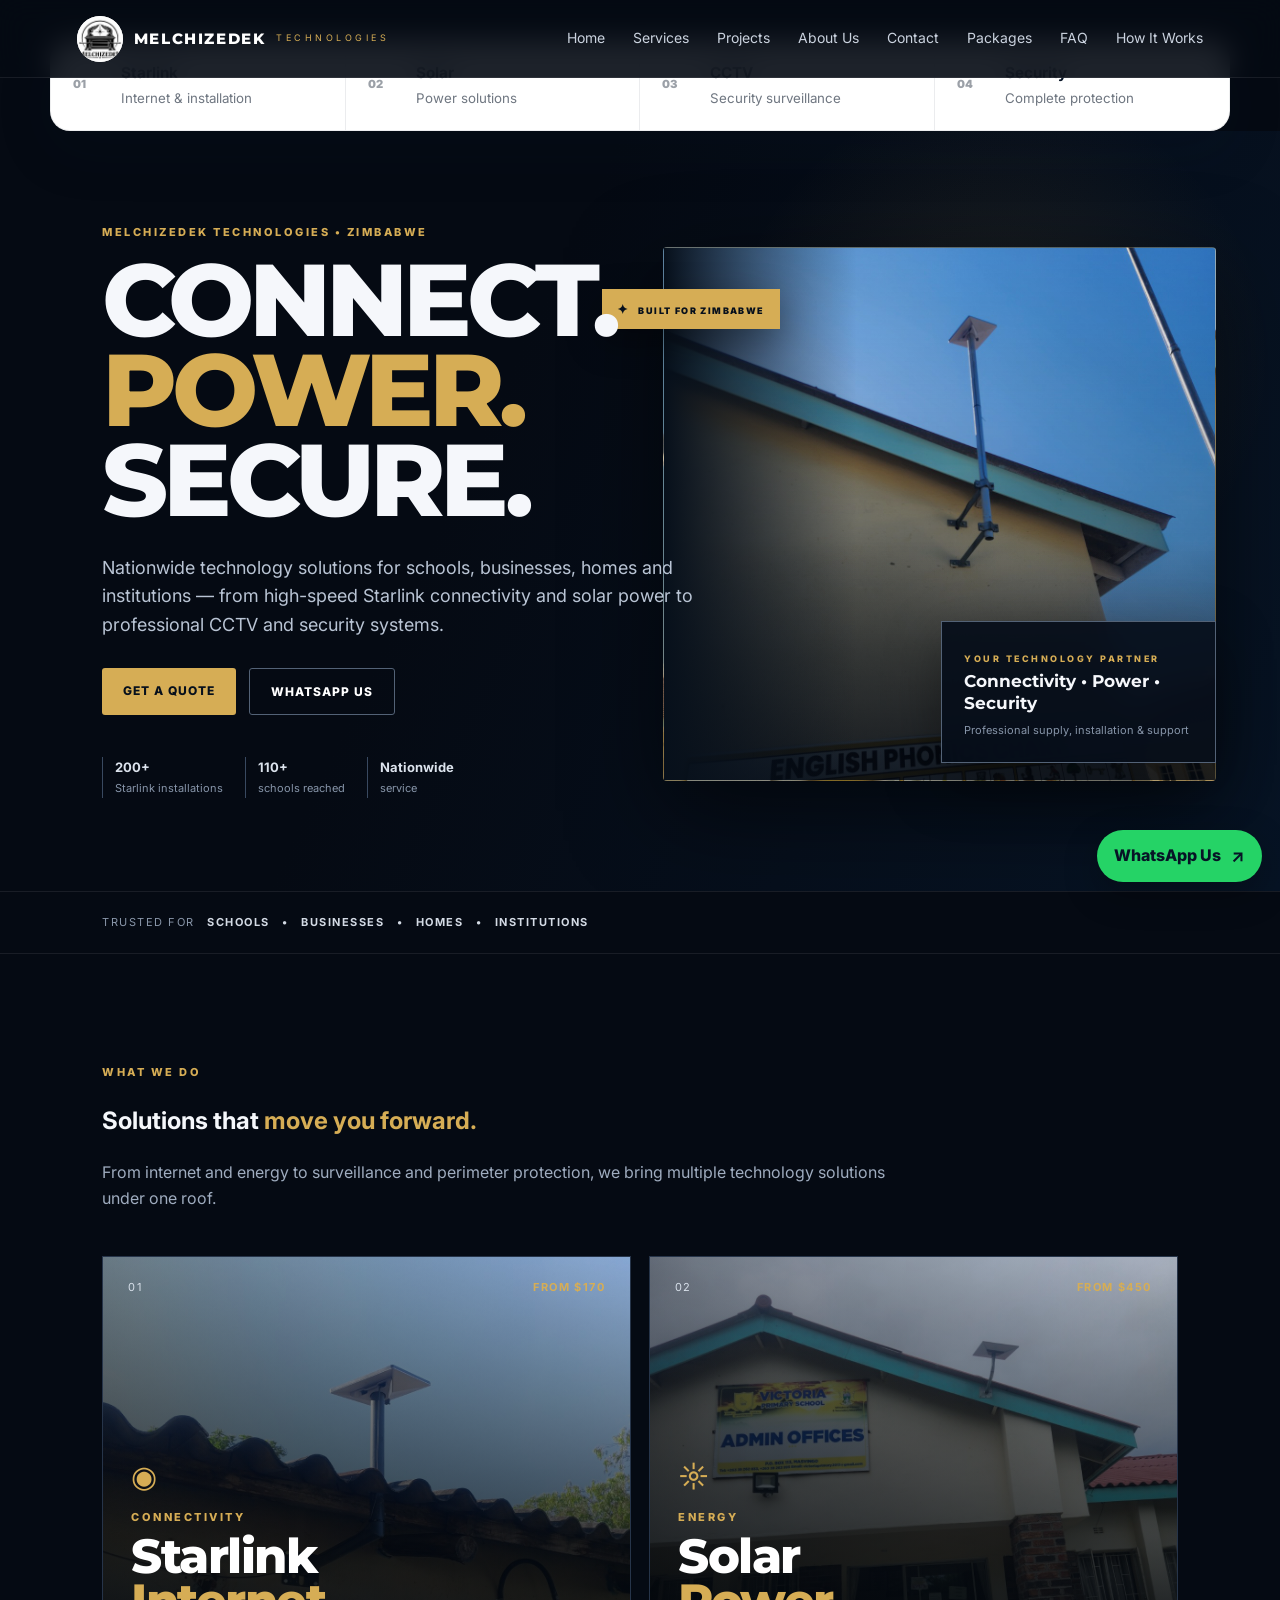
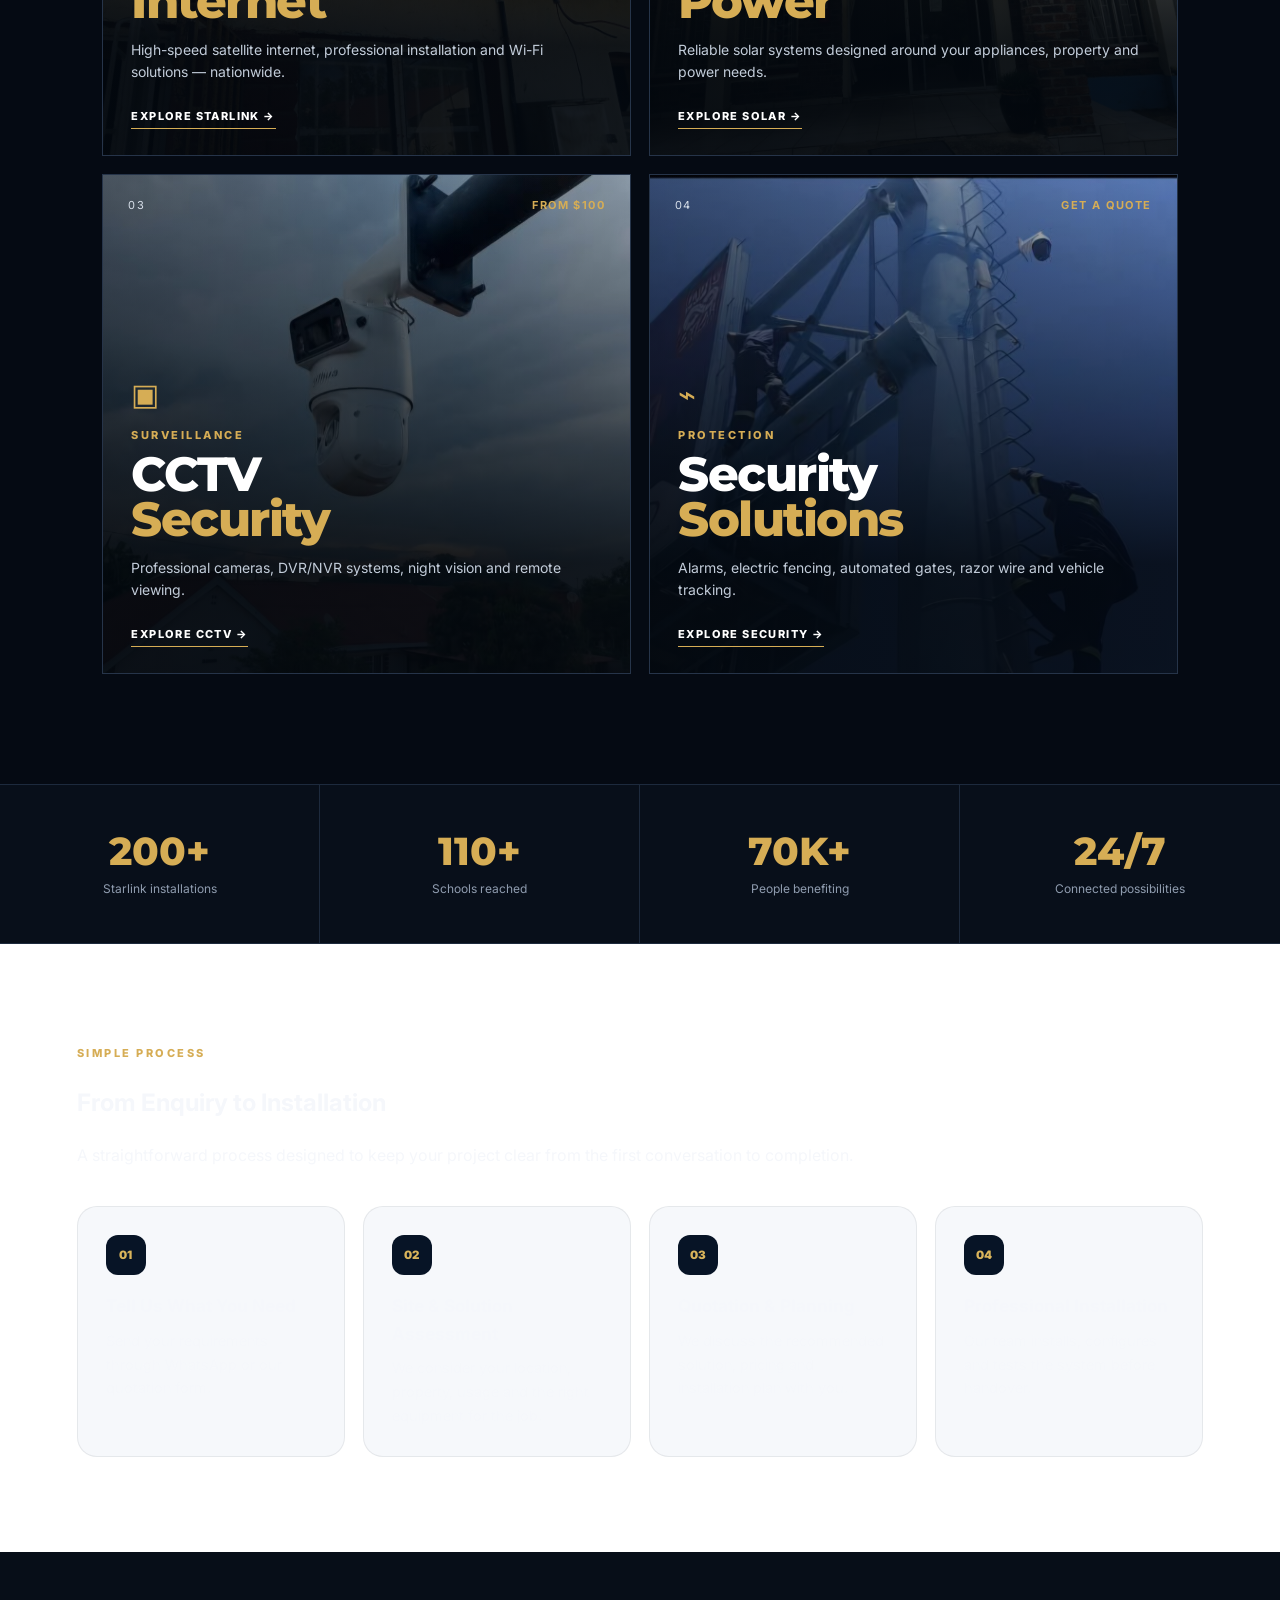
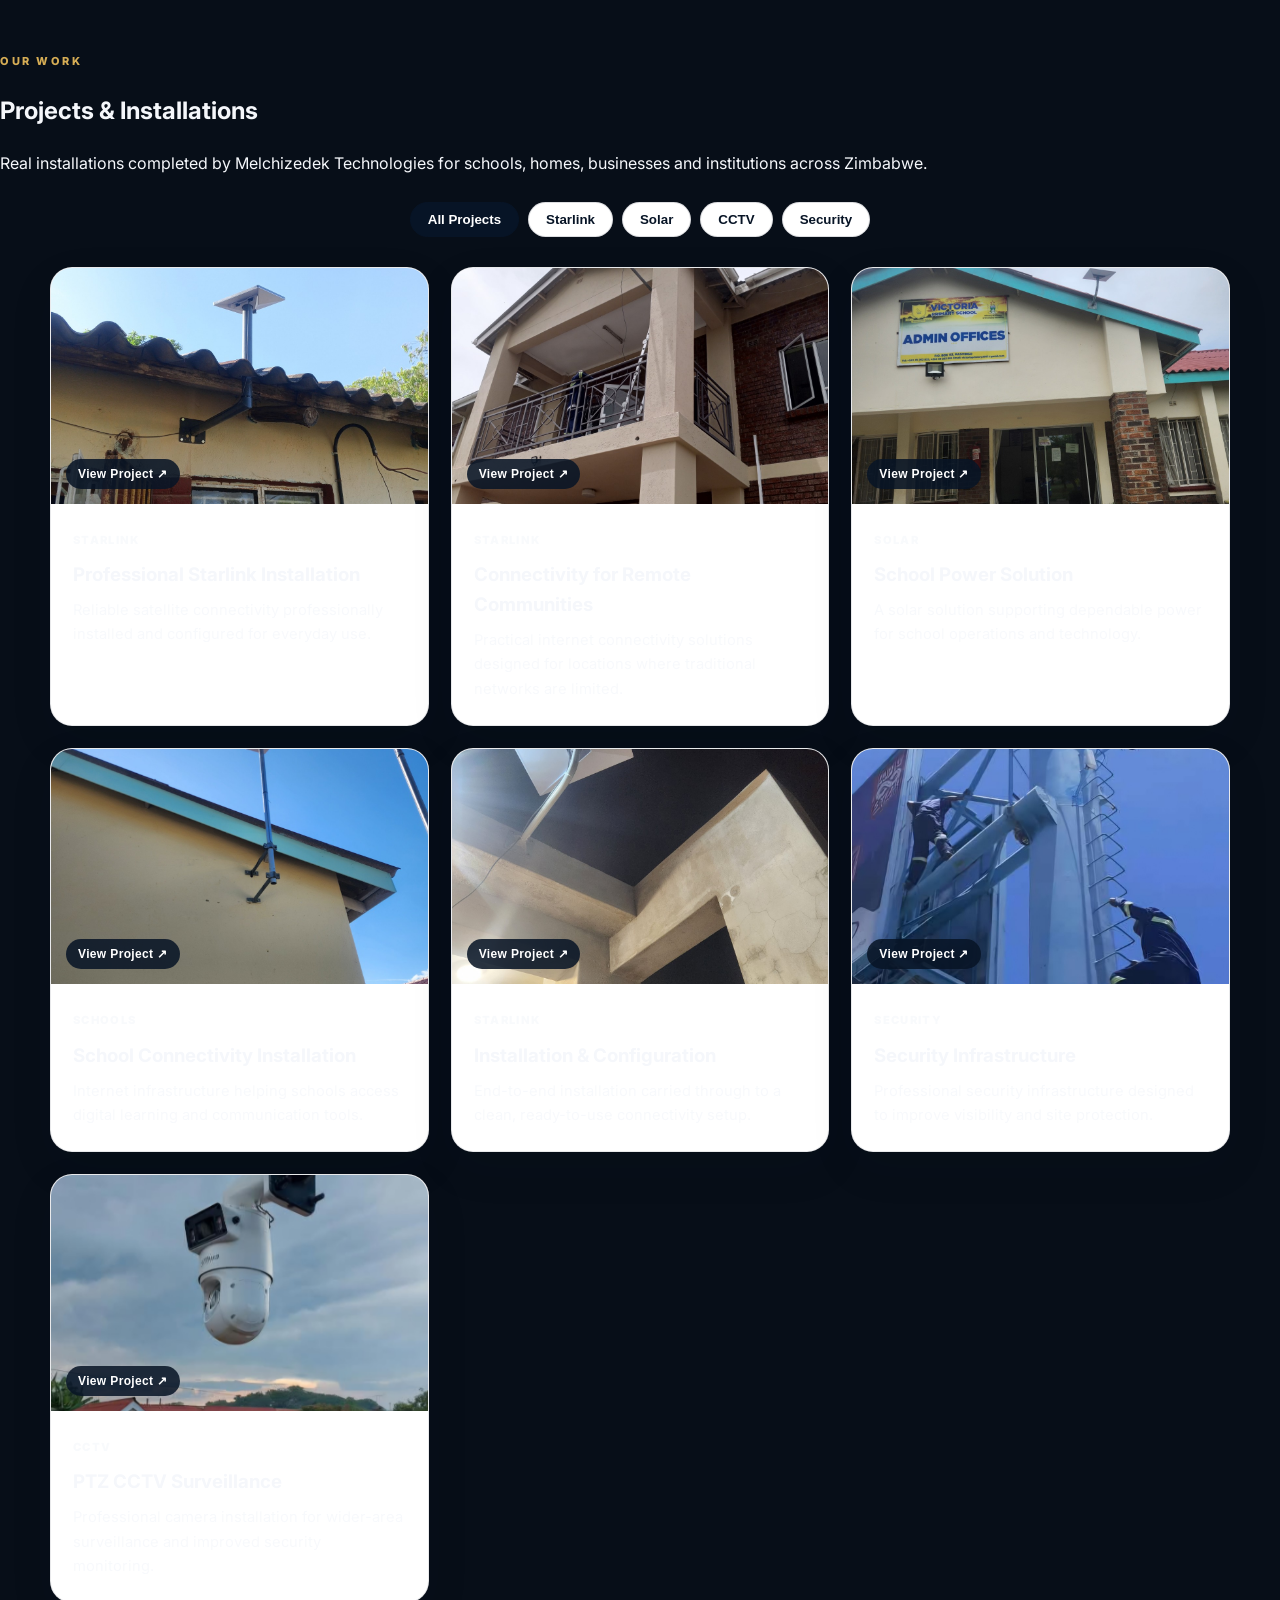
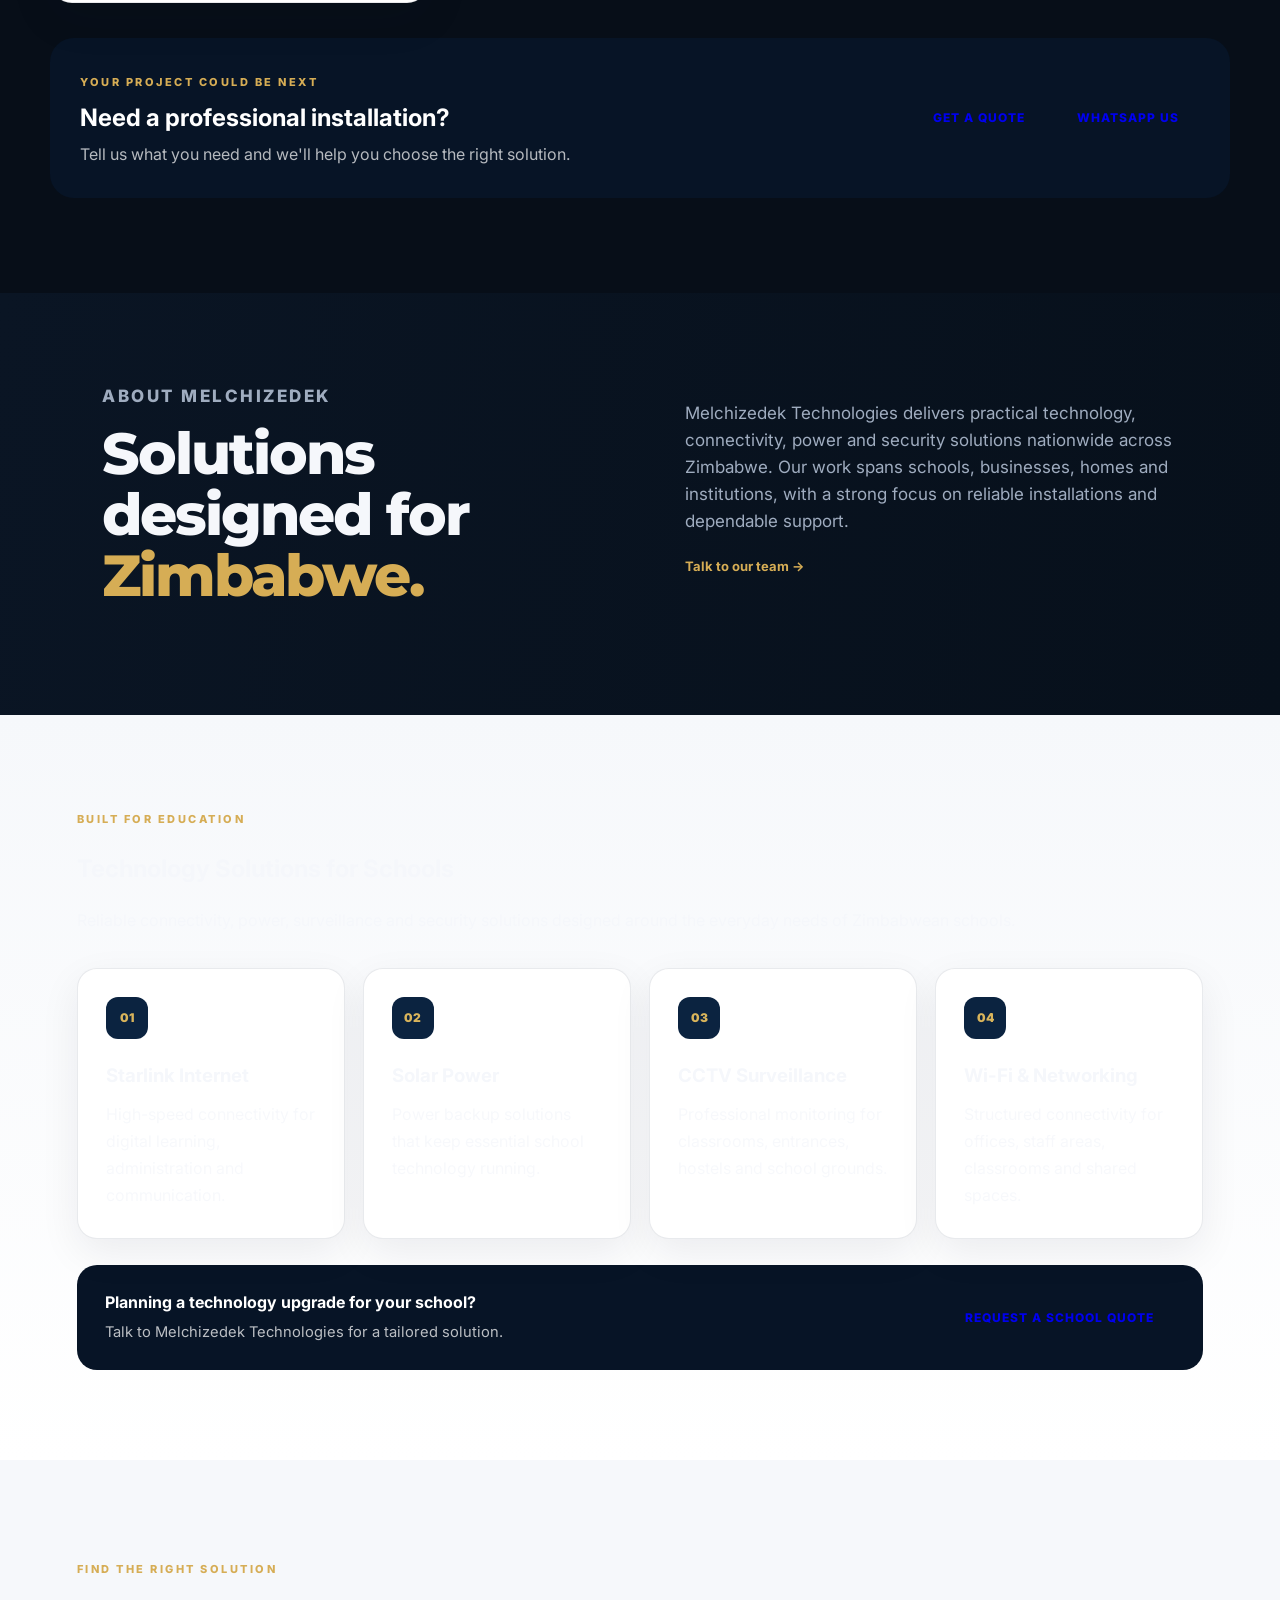
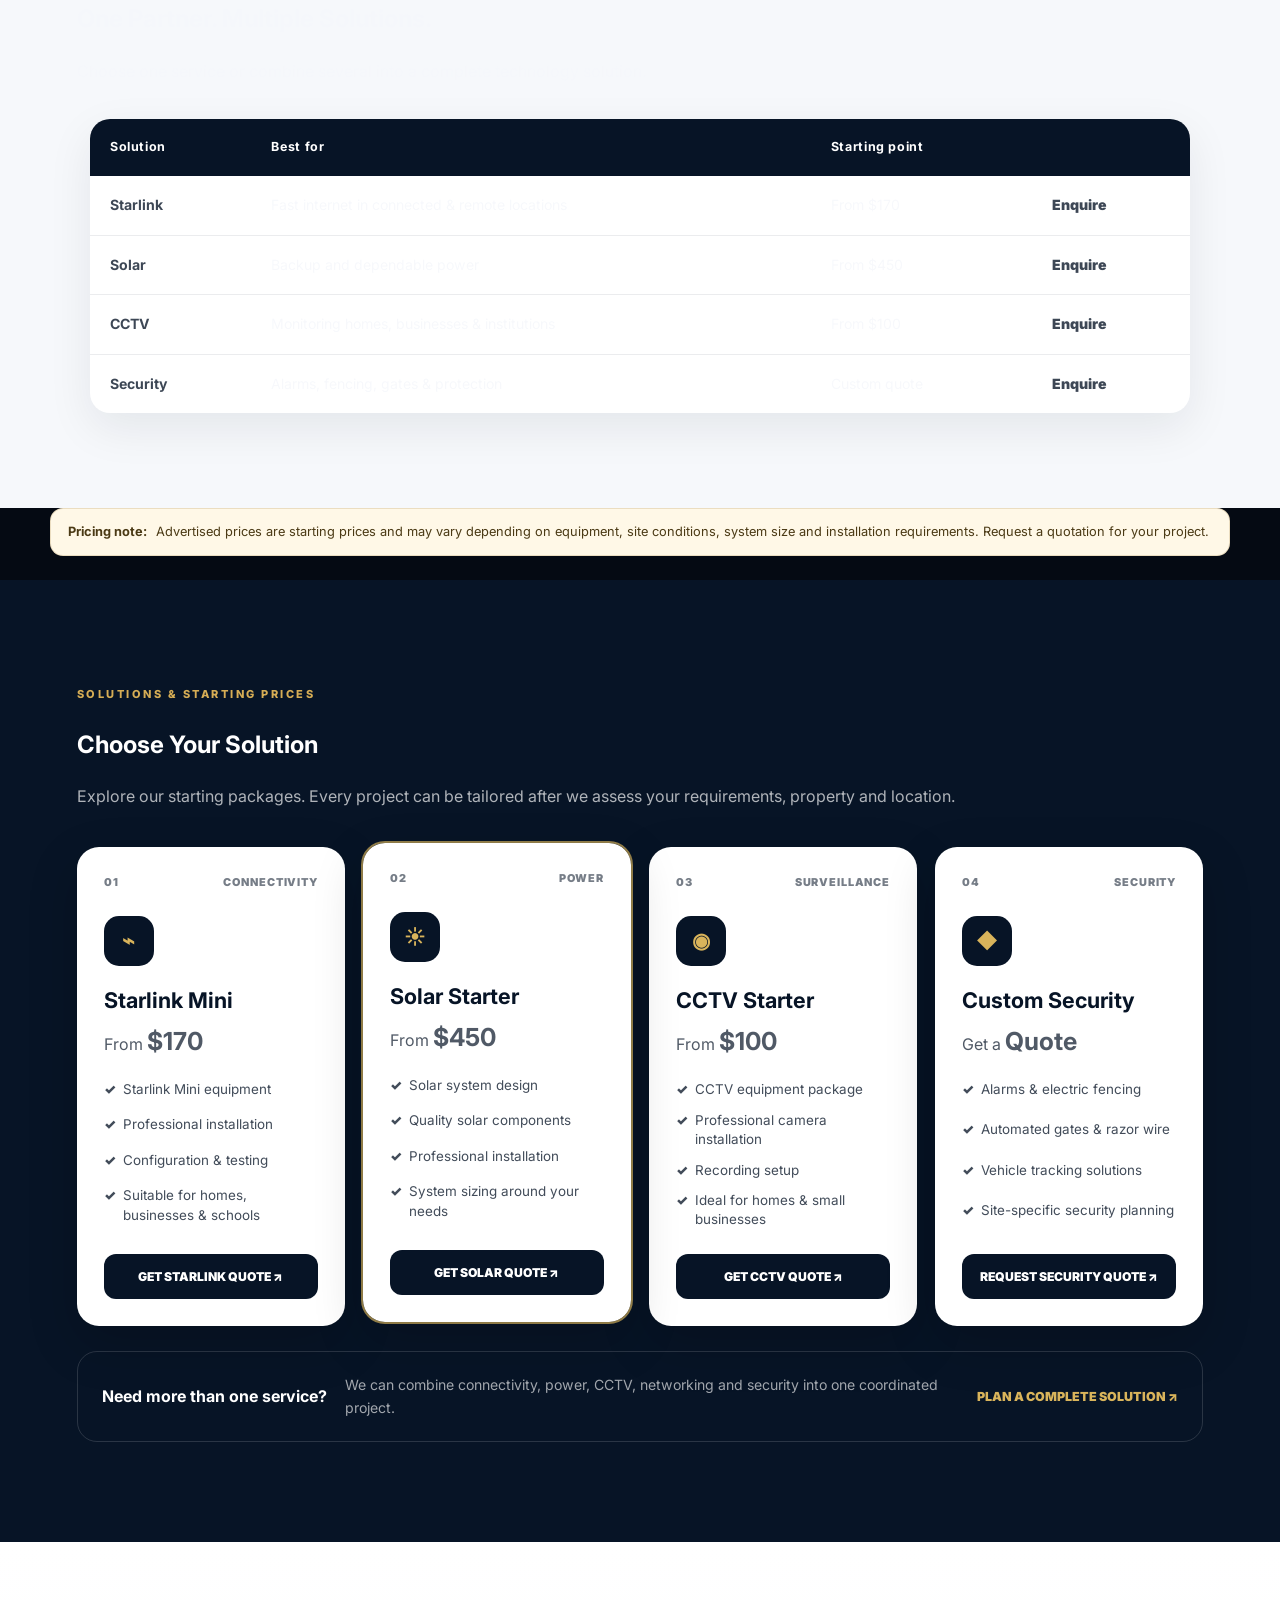
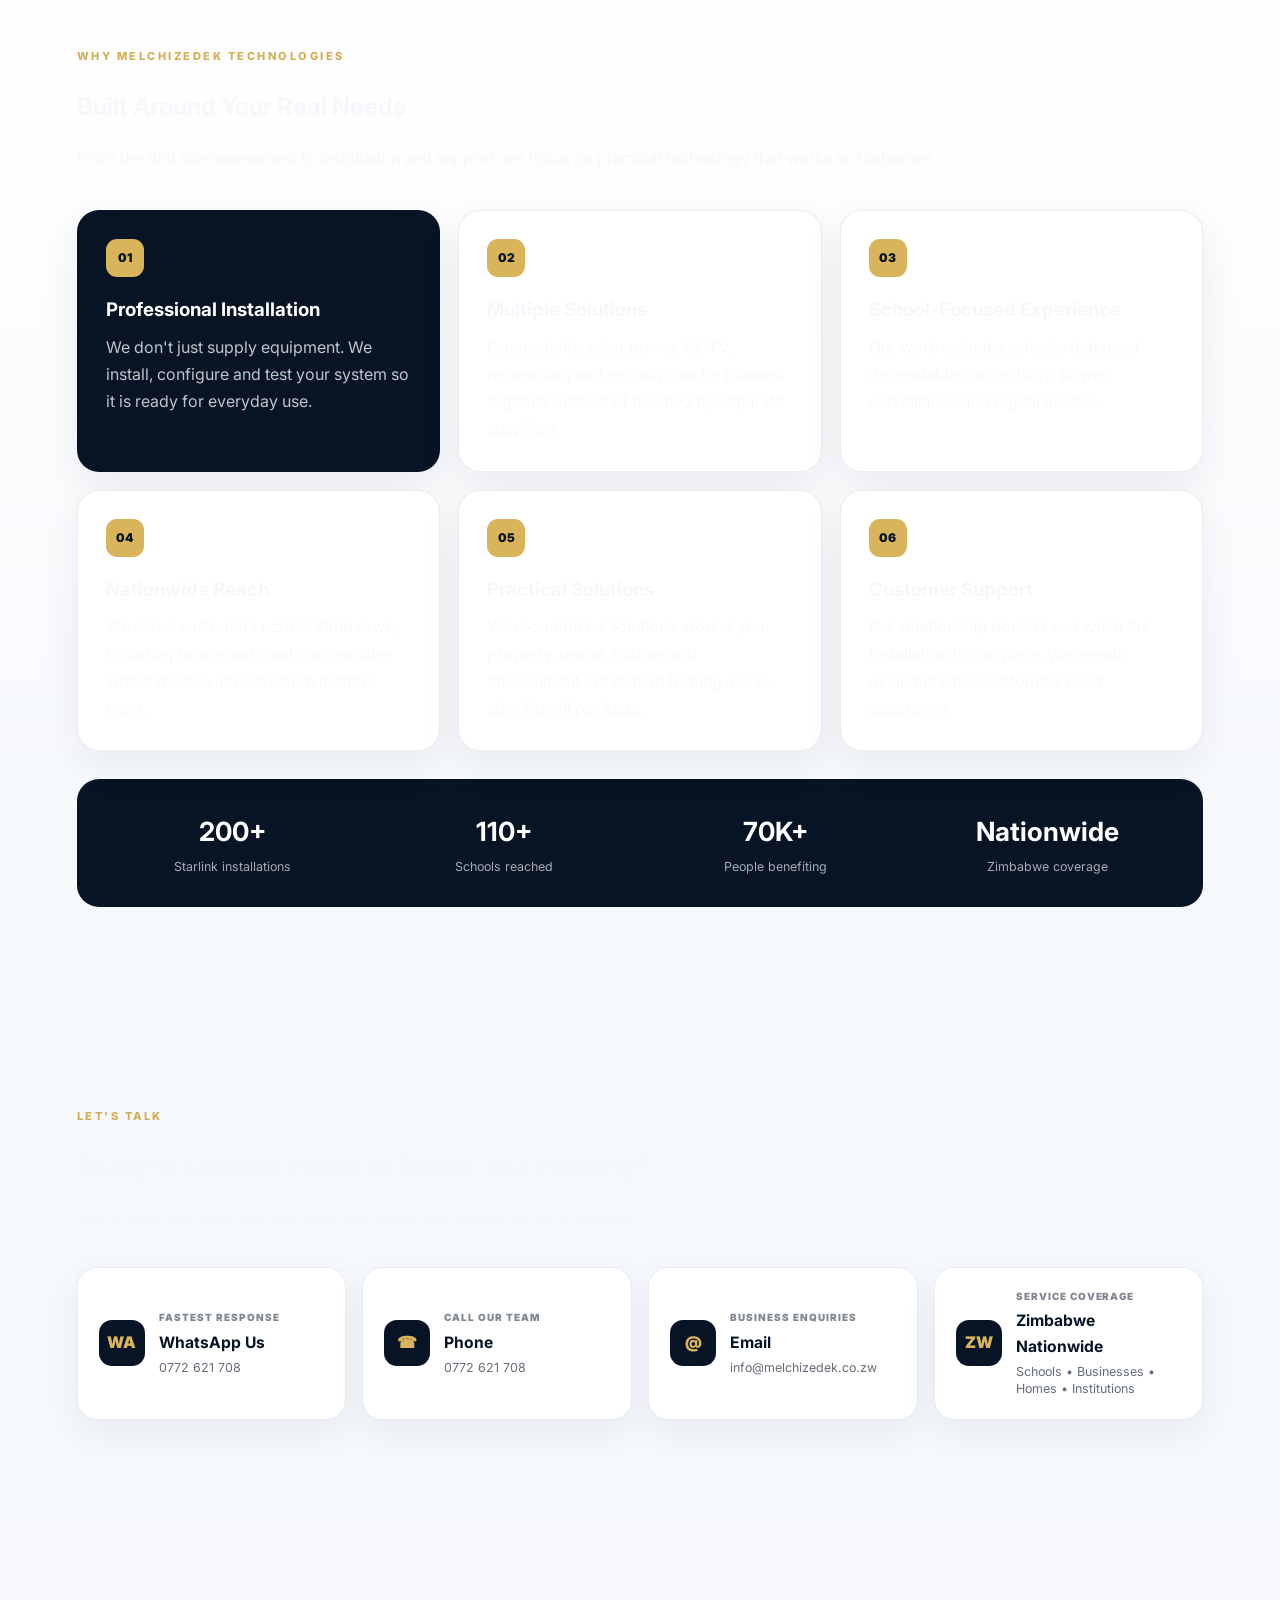
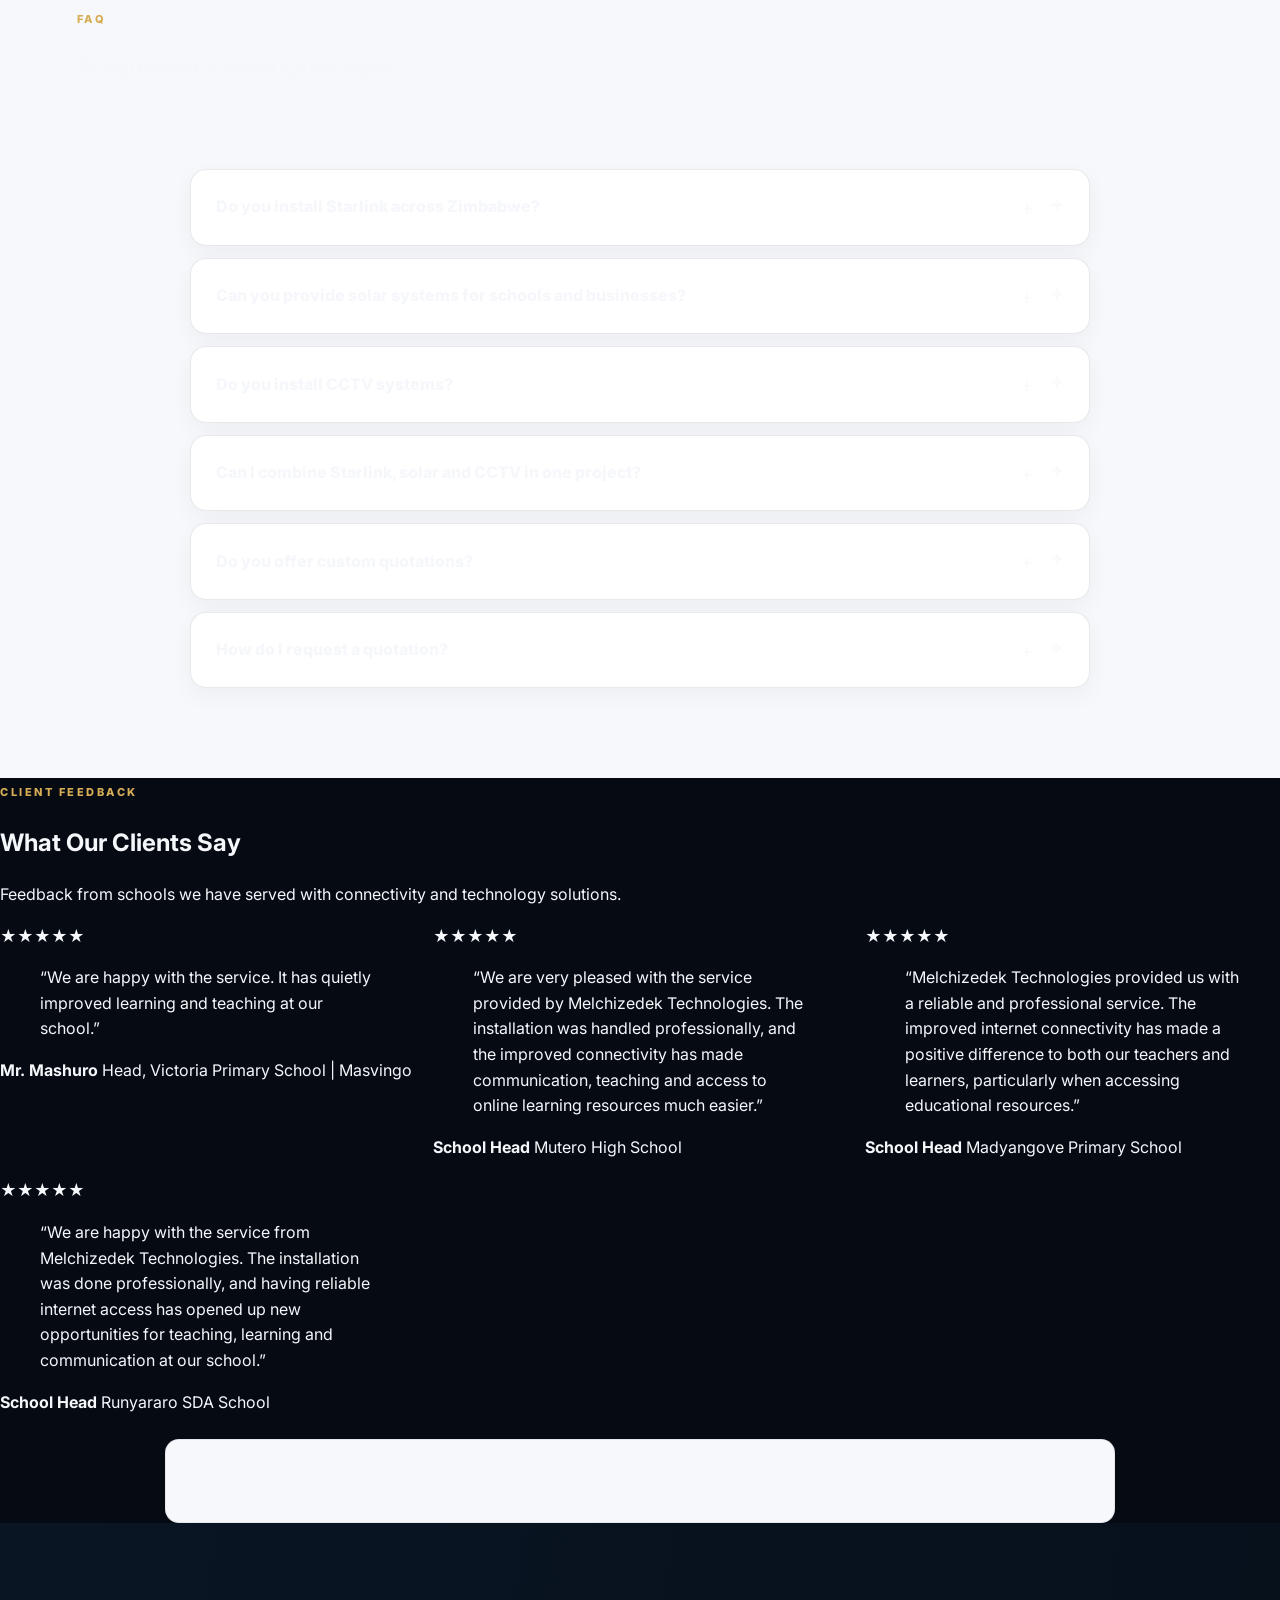
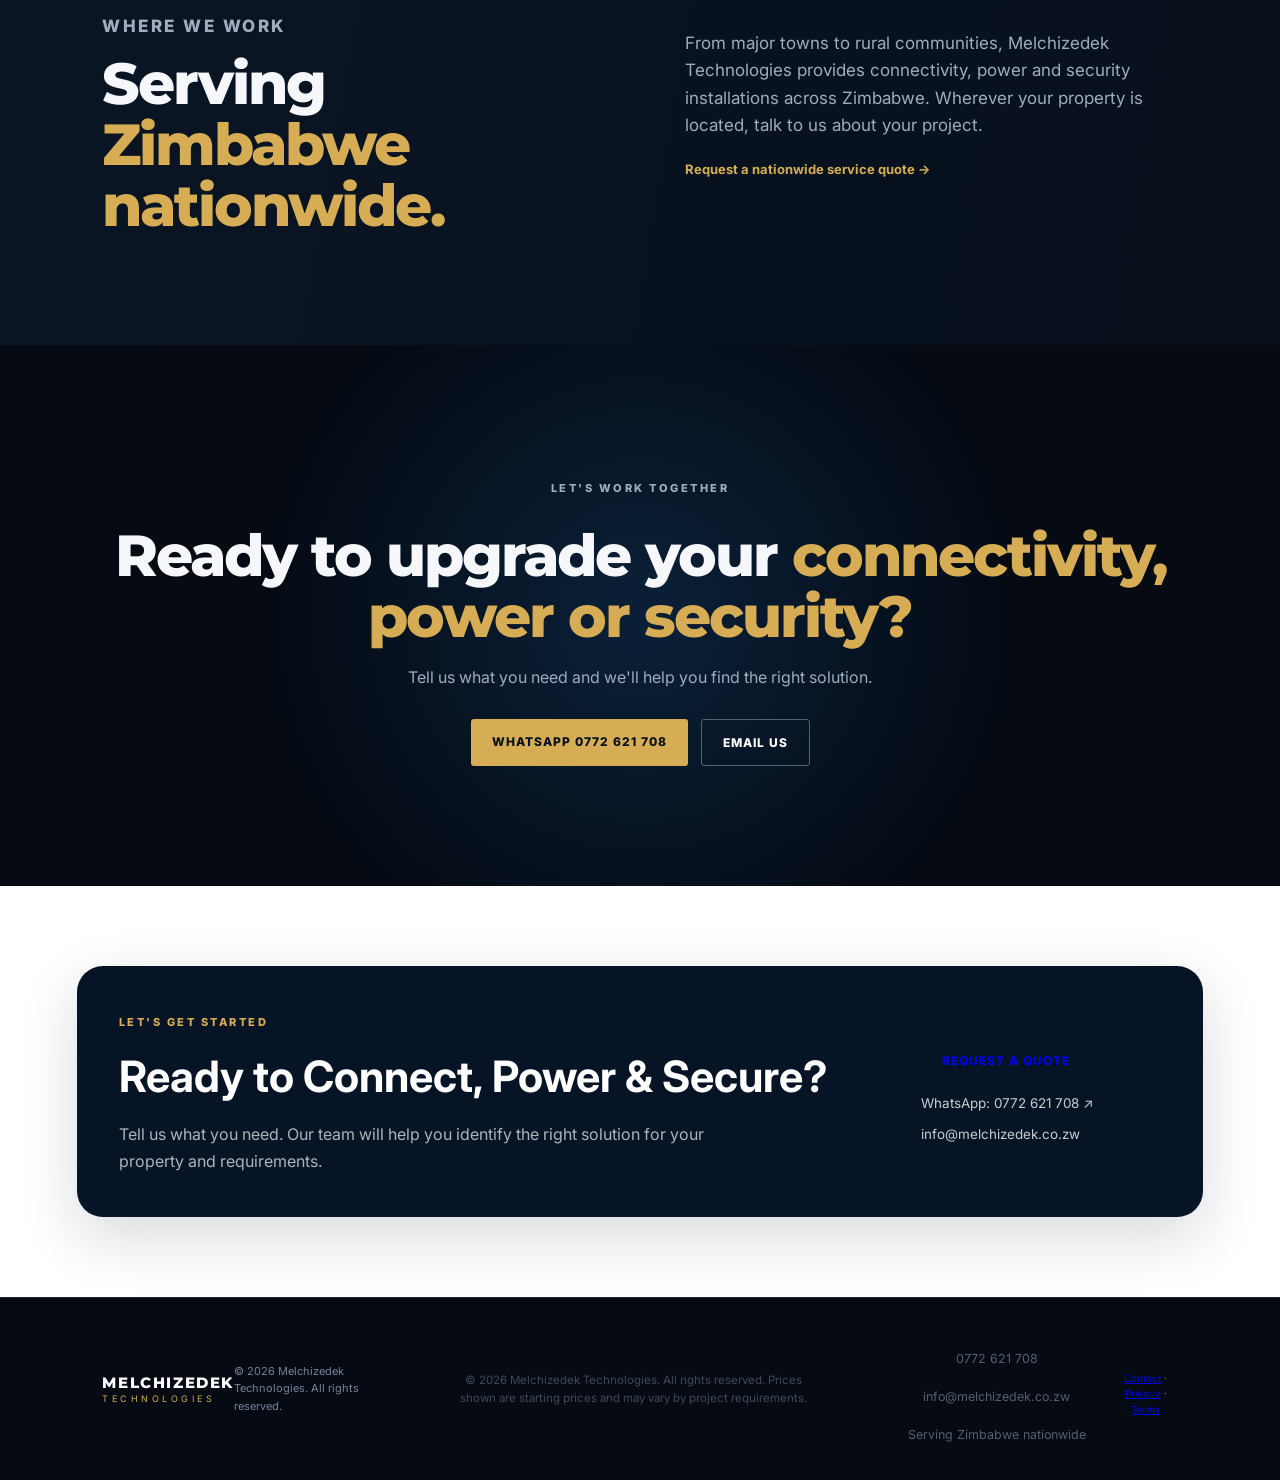
==== commit f312923d: "Integrate Google Analytics tracking code Added Google Analytics tracking code to index.html." ====
--- a/index.html
+++ b/index.html
@@ -1,6 +1,15 @@
 <!DOCTYPE html>
 <html lang="en">
 <head>
+  <!-- Google tag (gtag.js) -->
+<script async src="https://www.googletagmanager.com/gtag/js?id=G-7KZ6KNCYTZ"></script>
+<script>
+  window.dataLayer = window.dataLayer || [];
+  function gtag(){dataLayer.push(arguments);}
+  gtag('js', new Date());
+
+  gtag('config', 'G-7KZ6KNCYTZ');
+</script>
   <meta charset="UTF-8">
   <meta name="viewport" content="width=device-width, initial-scale=1.0">
   <meta name="description" content="Melchizedek Technologies - Starlink, Solar, CCTV and security solutions nationwide across Zimbabwe.">
@@ -607,4 +616,4 @@
   <a href="https://wa.me/263772621708?text=Hello%20Melchizedek%20Technologies%2C%20I%20would%20like%20a%20quote." target="_blank" rel="noopener">WHATSAPP</a>
 </div>
 </body>
-</html>+</html>
